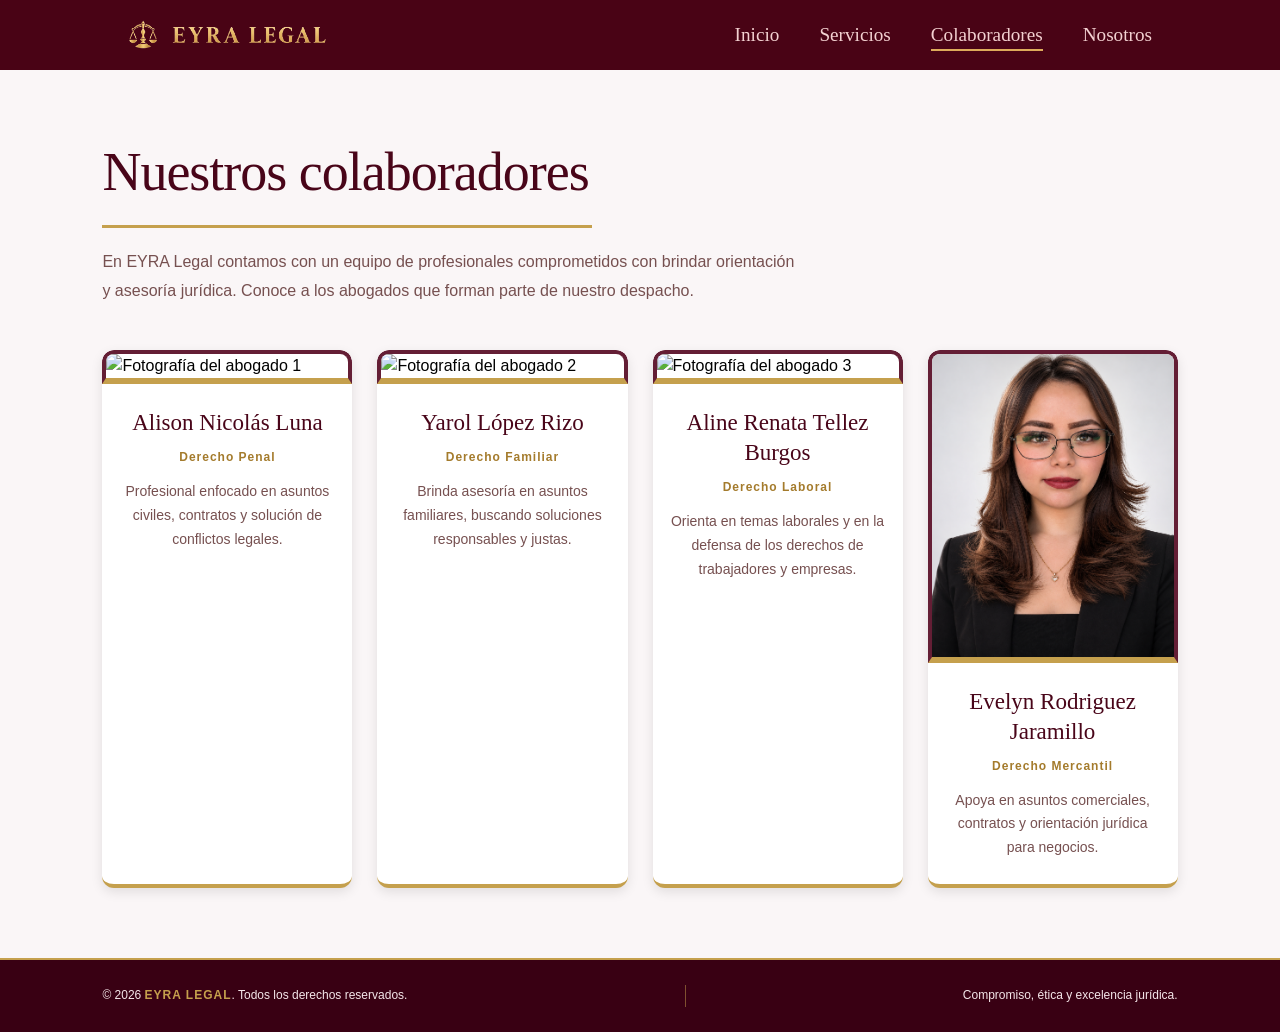
==== colaboradores.html @ 77e8087c "Imagen colaborador" ====
<!DOCTYPE html>
<html lang="es">
<head>
    <meta charset="UTF-8">
    <meta name="viewport" content="width=device-width, initial-scale=1.0">
    <title>Colaboradores | EYRA Legal</title>
    <link rel="stylesheet" href="assets/styles/reset.css">
    <link rel="stylesheet" href="assets/styles/styles.css">
    <script src="./header.js" type="module"></script>
</head>

<body>
    <div id="header"></div>

    <!-- APARTADO DE COLABORADORES -->
    <section class="colaboradores">

        <h2>Nuestros colaboradores</h2>
        <div class="linea-dorada"></div>

        <p class="introduccion">
            En EYRA Legal contamos con un equipo de profesionales
            comprometidos con brindar orientación y asesoría jurídica.
            Conoce a los abogados que forman parte de nuestro despacho.
        </p>

        <div class="contenedor">

            <!-- ABOGADO 1 -->
            <div class="tarjeta">
                <img src="imagenes/abogado1.jpg"
                     alt="Fotografía del abogado 1">

                <div class="informacion">
                    <h3>Alison Nicolás Luna</h3>
                    <div class="especialidad">Derecho Penal</div>
                    <p>
                        Profesional enfocado en asuntos civiles,
                        contratos y solución de conflictos legales.
                    </p>
                </div>
            </div>

            <!-- ABOGADO 2 -->
            <div class="tarjeta">
                <img src="imagenes/abogado2.jpg"
                     alt="Fotografía del abogado 2">

                <div class="informacion">
                    <h3>Yarol López Rizo</h3>
                    <div class="especialidad">Derecho Familiar</div>
                    <p>
                        Brinda asesoría en asuntos familiares,
                        buscando soluciones responsables y justas.
                    </p>
                </div>
            </div>

            <!-- ABOGADO 3 -->
            <div class="tarjeta">
                <img src="imagenes/abogado3.jpg"
                     alt="Fotografía del abogado 3">

                <div class="informacion">
                    <h3>Aline Renata Tellez Burgos</h3>
                    <div class="especialidad">Derecho Laboral</div>
                    <p>
                        Orienta en temas laborales y en la defensa
                        de los derechos de trabajadores y empresas.
                    </p>
                </div>
            </div>

            <!-- ABOGADO 4 -->
            <div class="tarjeta">
                <img src="assets/images/mercantil.png"
                     alt="Fotografía del abogado 4">

                <div class="informacion">
                    <h3>Evelyn Rodriguez Jaramillo</h3>
                    <div class="especialidad">Derecho Mercantil</div>
                    <p>
                        Apoya en asuntos comerciales, contratos
                        y orientación jurídica para negocios.
                    </p>
                </div>
            </div>

        </div>
    </section>

    
    <!-- ==========================================
     EYRA LEGAL - FOOTER
     METODOLOGÍA BEM
    ========================================== -->

    <footer class="footer">
    <div class="footer__contenedor">

        <p class="footer__copyright">
            © 2026 <span class="footer__marca">EYRA LEGAL</span>.
            Todos los derechos reservados.
        </p>

        <span class="footer__separador"></span>

        <p class="footer__lema">
            Compromiso, ética y excelencia jurídica.
        </p>

    </div>
    </footer>


</body>
</html>
---- assets/styles/styles.css ----
:root {
    --primary-color: rgb(73, 3, 21);
    --secondary-color: #f5f1e9;
    --tertiary-color: #ddab5b;

    --font-title:'Playfair Display', serif;
    --font-primary: 'Montserrat', sans-serif;
}

body {
  font-family: var(--font-primary);
}


/* ========================================
  HEADER
======================================== */

.header {
    position: relative;
    z-index: 2;
    display: flex;
    align-items: center;
    width: 100%;
    height: 70px;
    font-size: 1.2rem;
    background-color: var(--primary-color);
    font-family: var(--font-title);
    justify-content: center;
}

.header__inner {
    display: flex;
    position: relative;
    justify-content: space-between;
    align-items: center;
    width: 80%;
}

.header__logo {
    width: 200px;
}

.header__logo img {
    display: block;
    width: 100%;
}

.header__nav {
    display: flex;
    justify-content: center;
    gap: 2.5rem;
  
}

.header__nav--active {
    display: none;
    position: absolute;
    flex-direction: column;
    padding: 2rem 1.5rem;
    width: 100%;
    left: 0;
    top: 0;
    transform: translatey(70px);
    background-color: rgb(95, 24, 24);
}

.header__link {
    position: relative;
    color: rgb(243, 209, 209);
    text-decoration: none;
    transition: color .3s ease;

    &::before {
        content: "";
        position: absolute;
        width: 100%;
        height: 2px;
        opacity: 0;
        background-color: var(--tertiary-color);
        left: 0;
        bottom: 0;
        transform: translateY(2px);
        transition: all .3s ease-in-out;
    }

    &:hover {
        color: #e7b86b;
    }
}

.header__link--active::before {
    opacity: 1;
}

.header__btn {
    display: none;
    stroke-width: 1.5;
    justify-content: center;
    align-items: center;
    background-color: transparent;
    border: 1px solid rgba(255, 255, 255, 0.4);
    border-radius: 100%;
    padding: .2rem;
}

.header__btn--active  {
    background-color: rgb(95, 24, 24);
}

.header__icon {
    color: white;
    width: 35px;
    height: 35px;
}

/* ========================================
  HOME
======================================== */

/* LEGAL HERO */

.legal-hero {
    position: relative;
    min-height: 100vh;
    min-height: 100dvh;
    isolation: isolate;
}

.legal-hero__background {
    position: absolute;
    inset: 0;
    z-index: -1;

    background-image:
        linear-gradient(
            to right,
            rgba(60, 0, 15, 1),
            rgba(60, 0, 15, .3)
        ),
        url("https://images.unsplash.com/photo-1497366754035-f200968a6e72?crop=entropy&cs=tinysrgb&fit=max&fm=jpg&ixlib=rb-4.1.0&q=85&w=1800");

    background-size: cover;
    background-position: center;
    background-repeat: no-repeat;
}

.legal-hero__content {
    display: flex;
    justify-content: center;
    align-items: center;
    min-height: calc(100vh - 70px);
    padding: 2rem;
    color: white;
}

.legal-hero__inner, 
.legal-areas__inner, 
.legal-about__inner {
    display: flex;
    flex-direction: column;
    width: 85%;
    gap: 2rem;
}

.legal-hero__eyebrow {
    display: flex;
    align-items: center;
    gap: 10px;

    font-size: .8rem;
    letter-spacing: .1em;
}

.legal-hero__eyebrow::before {
    content: "";
    display: inline-block;
    width: 40px;
    height: 1px;
    background-color: var(--tertiary-color);
}

.legal-hero__title {
    font-family: var(--font-title);
    font-size: clamp(2rem, 4vw, 4rem);
    font-weight: 500;
    line-height: 1.2;
}

.legal-hero__highlight {
    color: var(--tertiary-color);
    font-style: italic;
}

.legal-hero__description {
    max-width: 600px;
    font-size: clamp(1rem, 1vw , 1.125rem);
}

.legal-hero__container-link {
    display: flex;
    justify-content: end;
    padding: 1.5rem 0;
    position: relative;

    &::before {
        content: "";
        position: absolute;
        width: 100%;
        height: 1px;
        background-color: white;
        opacity: .6;
        right: 0;
        top: 0;
    }
}

.legal-hero__link {
    display: flex;
    padding: .7rem 1.4rem;
    gap: 1.5rem;
    background-color: #e8c26b;
    color: var(--primary-color);
    border-radius: .3rem;
    transition: all .3s ease-in-out;

    &:hover {
        background-color: #fbd989;

        .legal-hero__arrow-link {
            transform: translateX(6px);
        }
    }
}

.legal-hero__arrow-link {
    transition: all .3s ease-in-out;
    transform: translateX(0);
}

/* LEGAL AREAS */

.legal-areas {
  background-color: var(--secondary-color);
  width: 100%;
  display: flex;
  justify-content: center;
  padding: 4rem 0;
}


.legal-areas__title, 
.legal-collaborators__title {
  font-size: clamp(1.7rem, 3.5vw, 3.5rem);
  font-family: var(--font-title);
  color: var(--primary-color);
  font-weight: 500;
  line-height: 1.2;
}

.legal-areas__eyebrow, 
.legal-about__eyebrow, 
.legal-collaborators__eyebrow {
    display: flex;
    align-items: center;
    gap: 10px;
    font-size: .8rem;
    letter-spacing: .1em;
}

.legal-areas__eyebrow::before, 
.legal-about__eyebrow::before, 
.legal-collaborators__eyebrow::before {
  content: "";
  display: inline-block;
  width: 40px;
  height: 1px;
  background-color: #c58d98;
}

.legal-areas__item {
    display: flex;
    justify-content: space-between;
    height: auto;
    gap: 1rem;
    border-top: 1px solid var(--primary-color);
    align-items: center;
    transform: translateY(1);
    padding: 2rem 2rem;

    &:last-child {
        border-bottom: 1px solid var(--primary-color);
    }
}

.legal-areas__heading {
  display: flex;
  align-items: center;
  gap: 5rem;
  width: 100%;
}

.legal-areas__num {
  font-size: .8rem;
  opacity: .6;
}

.legal-areas__subtitle {
  font-family: var(--font-title);
color: var(--primary-color);
  font-size: clamp(1.5rem, 2.8vw, 2.2rem);
  font-weight: 500;
  transform: translate(1);
  font-style: italic;
  transition: all .3s ease-in-out;
}

.legal-areas__item:hover .legal-areas__subtitle {
  transform: translate(6px);
}

.legal-areas__description {
  display: flex;
  align-items: center;
  gap: 3rem;
  font-size: clamp(1rem, 1vw , 1.125rem);
  width: 60%;
  justify-content: space-between;
}

.legal-areas__icon {
  display: flex;
  justify-content: center;
  align-items: center;
  color: #a37a39;
  border-radius: 100%;
  padding: .3rem;
  width: 40px;
  height: 40px;
  stroke-width: 1;
  border: 1px solid #a37a39;
  transition: all .3s ease-in-out;
}

.legal-areas__item:hover .legal-areas__icon {
  background-color: #a37a39;
  color: white;
}

/*  LEGAL ABOUT  */

.legal-about {
  background-color: var(--primary-color);
  width: 100%;
  display: flex;
  justify-content: center;
  padding: 4rem 0;
  color: white;
}

.legal-about__title {
  font-size: clamp(1.7rem, 3.5vw, 3.5rem);
  font-family: var(--font-title);
  font-weight: 500;
  line-height: 1.2;
}

.legal-about__highlight {
    font-family: var(--font-title);
    font-style: italic;
    color: #d7a4ae;
}

.legal-about__content {
    display: flex;
    border-top: 1px solid var(--tertiary-color);
    justify-content: space-between;
    padding: 2rem 0;
    color: var(--secondary-color);
    gap: 4rem;
}

.legal-about__description {
    display: flex;
    flex-basis: 50%;
    font-size: clamp(1rem, 1vw , 1.125rem);
}

.legal-about__container-link, 
.legal-collaborators__container-link {
    display: flex;
    justify-content: end;
}

.legal-about__link, 
.legal-collaborators__link {
    display: flex;
    position: relative;
    gap: .5rem;
    align-items: center;
    padding-bottom: 5px;
    transition: all .3s ease-in-out;
}

.legal-about__link::after,
.legal-collaborators__link::after {
    position: absolute;
    content: "";
    width: 100%;
    height: 1px;
    bottom: 0;
    left: 0;
    opacity: 0.6;
    transform: translateX(0);
    transition: all .3s ease-in-out;
}

.legal-about__link::after {
    background-color: white;
}

.legal-collaborators__link::after {
    background-color: var(--primary-color);
}

.legal-about__link-icon,
.legal-collaborators__link-icon {
    display: flex;
    align-items: center;
    justify-content: center;
    width: 40px;
    height: 40px;
    opacity: 0.6;
    stroke-width: 8;
    size: 4rem;
    transform: translateX(0);
    transition: all .3s ease-in-out;
}

.legal-about__link:hover::after,
.legal-about__link:hover .legal-about__link-icon,
.legal-collaborators__link:hover::after,
.legal-collaborators__link:hover .legal-collaborators__link-icon {
    opacity: 1;
    transform: translateX(3px);
}

.legal-about__icon,
.legal-collaborators__icon {
    stroke-width: 2;
}

/* LEGAL COLLABORATORS */

.legal-collaborators {
    background-color: #e9e2d8;
    display: flex;
}

.legal-collaborators__container-img {
    flex-basis: 50%;
    overflow: hidden;
}

.legal-collaborators__img {
    width: 100%;
    height: 100%;
}

.legal-collaborators__content {
  background-color: var(--secondary-color);
  flex-basis: 50%;
  display: flex;
  flex-direction: column;
  padding: 4rem 6rem;
  gap: 2rem;
}

.legal-collaborators__description {
    font-size: clamp(1rem, 1vw , 1.125rem);
}

.legal-collaborators__data {
    display: flex;
    border-top: 1px solid #c28390;
    border-bottom: 1px solid #c28390;
    padding: 1.3rem 0;
    justify-content: space-around;
}

.legal-collaborators__num {
    display: flex;
    flex-direction: column;
    align-items: center;
    font-style: italic;
    font-size: clamp(1.25rem, 2.5vw , 2.5rem);
    color: var(--primary-color);
}

.legal-collaborators__num-title {
    font-style: normal;
    font-size: clamp(0.5rem, 1vw , 0.8rem);
    color: var(--primary-color);
}

.legal-collaborators__link {
    color: var(--primary-color);
}


/* =========== Servicios =========== */


.practicas,
.laboral,
.familiar,
.penal,
.mercantil {
    font-family: var(--font-titles);
}

.practicas *,
.laboral *,
.familiar *,
.penal *,
.mercantil * {
    box-sizing: border-box;
}


.practicas {
    padding: 40px 0;
    background: #f8f3f4;
}

.practicas__contenedor {
    width: 90%;
    max-width: 1300px;
    margin: auto;
}

.practicas__principal {
    display: grid;
    grid-template-columns: minmax(0, 1.45fr) minmax(300px, 1fr);
    align-items: center;
    gap: 35px;
}

.practicas__encabezado {
    display: flex;
    align-items: center;
    flex-wrap: wrap;
    gap: 8px;
    margin-bottom: 15px;
}

.practicas__etiqueta,
.practicas__navegacion-titulo {
    color: #704327;
    font-size: 9px;
    font-weight: 700;
    letter-spacing: .5px;
}

.practicas__linea {
    width: 25px;
    height: 1px;
    background: #c6a47f;
}

.practicas__titulo {
    margin: 0 0 8px;
    color: #490519;
    font: 500 clamp(31px, 3.5vw, 46px) Georgia, serif;
    letter-spacing: -1.5px;
    line-height: 1.15;
}

.practicas__descripcion {
    max-width: 520px;
    margin: 0;
    color: #765050;
    font-size: 14px;
    line-height: 1.6;
}

/* ESTADÍSTICAS */

.practicas__estadisticas {
    padding: 18px;
    background: #fff;
    border-radius: 3px;
    box-shadow: 0 2px 3px #0000000d;
}

.practicas__datos {
    display: grid;
    grid-template-columns: repeat(3, minmax(0, 1fr));
    margin-bottom: 12px;
}

.practicas__dato {
    display: flex;
    flex-direction: column;
    align-items: center;
    text-align: center;
    padding: 4px 8px;
}

.practicas__dato:not(:last-child) {
    border-right: 1px solid #f0e7e9;
}

.practicas__cantidad {
    color: #490519;
    font: 22px Georgia, serif;
    margin-bottom: 4px;
}

.practicas__detalle {
    color: #79512e;
    font-size: 9px;
    font-weight: 700;
}

.practicas__validacion {
    display: flex;
    justify-content: space-between;
    flex-wrap: wrap;
    gap: 8px;
    padding: 10px;
    background: #f9f5f6;
}

.practicas__validacion-texto {
    color: #805d63;
    font-size: 10px;
}

.practicas__cedula {
    color: #570b20;
    font-size: 9px;
    font-weight: 700;
}

/* NAVEGACIÓN */

.practicas__navegacion,
.practicas__enlaces {
    display: flex;
    align-items: center;
    flex-wrap: wrap;
    gap: 8px;
}

.practicas__navegacion {
    margin-top: 46px;
}

.practicas__enlaces {
    flex: 1;
}

.practicas__enlace {
    display: inline-flex;
    align-items: center;
    gap: 6px;
    padding: 5px 11px;
    background: #f2ebed;
    color: #351323;
    border-radius: 3px;
    font-size: 10px;
    font-weight: 700;
    text-decoration: none;
    transition: background .3s, color .3s;
}

.practicas__icono {
    color: #8a653d;
    font-size: 12px;
}

.practicas__enlace:hover {
    background: #580f29;
    color: #fff;
}

.practicas__enlace:hover .practicas__icono {
    color: #fff;
}

.practicas__enlace:focus-visible {
    outline: 2px solid #580f29;
    outline-offset: 3px;
}

/* ==========================================
   2. ESPECIALIDADES JURÍDICAS
   LABORAL - FAMILIAR - PENAL - MERCANTIL
========================================== */

/* BLOQUES PRINCIPALES */

.laboral,
.familiar,
.penal,
.mercantil {
    padding: 65px 25px;
    background: #faf5f6;
}

/* CONTENEDORES */

.laboral__contenedor,
.familiar__contenedor,
.penal__contenedor,
.mercantil__contenedor {
    max-width: 1100px;
    margin: auto;
}

/* ENCABEZADOS */

.laboral__encabezado,
.familiar__encabezado,
.penal__encabezado,
.mercantil__encabezado {
    margin-bottom: 32px;
}

/* ETIQUETAS */

.laboral__etiqueta,
.familiar__etiqueta,
.penal__etiqueta,
.mercantil__etiqueta {
    display: inline-block;
    padding: 6px 12px;
    margin-bottom: 14px;
    background: #581126;
    color: #fff;
    border-radius: 3px;
    font-size: 10px;
    font-weight: 700;
    letter-spacing: 1px;
}

/* COLOR ESPECIAL PARA FAMILIAR */

.familiar__etiqueta {
    background: #694c27;
}

/* TÍTULOS */

.laboral__titulo,
.familiar__titulo,
.penal__titulo,
.mercantil__titulo {
    margin: 0 0 12px;
    color: #480b1f;
    font: 500 38px Georgia, serif;
}

/* DESCRIPCIONES */

.laboral__descripcion,
.familiar__descripcion,
.penal__descripcion,
.mercantil__descripcion {
    max-width: 750px;
    margin: 0;
    color: #76515b;
    font-size: 15px;
    line-height: 1.8;
}

/* ==========================================
   3. TARJETAS DE SERVICIOS
========================================== */

/* CUADRÍCULAS */

.laboral__servicios,
.familiar__servicios,
.penal__servicios,
.mercantil__servicios {
    display: grid;
    grid-template-columns: repeat(2, minmax(0, 1fr));
    gap: 20px;
    margin-bottom: 30px;
}

/* TARJETAS */

.laboral__tarjeta,
.familiar__tarjeta,
.penal__tarjeta,
.mercantil__tarjeta {
    padding: 25px;
    background: #fff;
    border: 1px solid #eadce1;
    border-radius: 7px;
    transition: transform .3s, box-shadow .3s;
}

/* EFECTO HOVER */

.laboral__tarjeta:hover,
.familiar__tarjeta:hover,
.penal__tarjeta:hover,
.mercantil__tarjeta:hover {
    transform: translateY(-4px);
    box-shadow: 0 8px 20px #480b1f14;
}

/* ICONOS */

.laboral__icono,
.familiar__icono,
.penal__icono,
.mercantil__icono {
    display: flex;
    align-items: center;
    justify-content: center;
    width: 42px;
    height: 42px;
    margin-bottom: 15px;
    background: #f6edf0;
    color: #681c37;
    border-radius: 6px;
    font-size: 22px;
}

/* SUBTÍTULOS */

.laboral__subtitulo,
.familiar__subtitulo,
.penal__subtitulo,
.mercantil__subtitulo {
    margin: 0 0 9px;
    color: #490c23;
    font-size: 17px;
    font-weight: 600;
}

/* TEXTOS */

.laboral__texto,
.familiar__texto,
.penal__texto,
.mercantil__texto {
    margin: 0;
    color: #745b63;
    font-size: 14px;
    line-height: 1.7;
}

/* ==========================================
   4. CONTACTO
========================================== */

.laboral__contacto,
.familiar__contacto,
.penal__contacto,
.mercantil__contacto {
    display: flex;
    align-items: center;
    justify-content: space-between;
    gap: 25px;
    padding: 25px 30px;
    background: #581126;
    border-radius: 7px;
}

.laboral__contacto-informacion,
.familiar__contacto-informacion,
.penal__contacto-informacion,
.mercantil__contacto-informacion {
    flex: 1;
}

/* TÍTULOS DE CONTACTO */

.laboral__contacto-titulo,
.familiar__contacto-titulo,
.penal__contacto-titulo,
.mercantil__contacto-titulo {
    margin: 0 0 7px;
    color: #fff;
    font-size: 18px;
    font-weight: 600;
}

/* TEXTOS DE CONTACTO */

.laboral__contacto-texto,
.familiar__contacto-texto,
.penal__contacto-texto,
.mercantil__contacto-texto {
    margin: 0;
    color: #efdce2;
    font-size: 13px;
    line-height: 1.5;
}

/* BOTONES */

.laboral__boton,
.familiar__boton,
.penal__boton,
.mercantil__boton {
    display: inline-flex;
    align-items: center;
    justify-content: center;
    gap: 12px;
    padding: 12px 20px;
    background: #fff;
    color: #581126;
    border-radius: 4px;
    font-size: 13px;
    font-weight: 700;
    text-decoration: none;
    transition: background .3s;
}

/* HOVER DE BOTONES */

.laboral__boton:hover,
.familiar__boton:hover,
.penal__boton:hover,
.mercantil__boton:hover {
    background: #f2dfe5;
}

/* ACCESIBILIDAD */

.laboral__boton:focus-visible,
.familiar__boton:focus-visible,
.penal__boton:focus-visible,
.mercantil__boton:focus-visible {
    outline: 3px solid #d4a6b5;
    outline-offset: 3px;
}

/* ==========================================
   5. DISEÑO RESPONSIVO
========================================== */

/* TABLET */

@media (max-width: 900px) {

    .practicas__principal {
        grid-template-columns: 1fr;
    }

    .practicas__estadisticas {
        max-width: 500px;
    }

    .practicas__navegacion {
        margin-top: 30px;
    }
}

/* CELULAR Y TABLET PEQUEÑA */

@media (max-width: 768px) {

    .laboral,
    .familiar,
    .penal,
    .mercantil {
        padding: 45px 20px;
    }

    .laboral__titulo,
    .familiar__titulo,
    .penal__titulo,
    .mercantil__titulo {
        font-size: 32px;
    }

    .laboral__contacto,
    .familiar__contacto,
    .penal__contacto,
    .mercantil__contacto {
        flex-direction: column;
        align-items: flex-start;
    }
}

/* CELULAR */

@media (max-width: 550px) {

    .practicas {
        padding: 35px 20px;
    }

    .practicas__contenedor {
        width: 100%;
    }

    .practicas__titulo {
        font-size: 30px;
    }

    .practicas__navegacion,
    .practicas__enlaces {
        flex-direction: column;
        align-items: stretch;
    }

    .practicas__enlace {
        padding: 10px;
    }

    .laboral__titulo,
    .familiar__titulo,
    .penal__titulo,
    .mercantil__titulo {
        font-size: 29px;
    }

    .laboral__servicios,
    .familiar__servicios,
    .penal__servicios,
    .mercantil__servicios {
        grid-template-columns: 1fr;
        gap: 15px;
    }

    .laboral__tarjeta,
    .familiar__tarjeta,
    .penal__tarjeta,
    .mercantil__tarjeta {
        padding: 20px;
    }

    .laboral__contacto,
    .familiar__contacto,
    .penal__contacto,
    .mercantil__contacto {
        padding: 22px;
    }

    .laboral__boton,
    .familiar__boton,
    .penal__boton,
    .mercantil__boton {
        width: 100%;
    }
}

/* BOTÓN FLOTANTE - BEM */

.volver {
    position: fixed;
    bottom: 25px;
    right: 25px;
    width: 50px;
    height: 50px;
    display: flex;
    align-items: center;
    justify-content: center;
    background: #581126;
    color: #fff;
    border-radius: 50%;
    text-decoration: none;
    box-shadow: 0 4px 12px #0003;
    z-index: 1000;
    transition: .3s;
}

.volver__icono {
    font-size: 26px;
}

.volver:hover {
    background: #350818;
    transform: translateY(-4px);
}

.volver:focus-visible {
    outline: 3px solid #c6a47f;
    outline-offset: 3px;
}


/*===========Colaboradores===========*/

/* SECCIÓN COLABORADORES */

.colaboradores {
    padding: 70px 8%;
    background: #faf6f7;
    font-family: 'Montserrat', sans-serif;
}

/* TÍTULO PRINCIPAL */

.colaboradores h2 {
    margin: 0 0 20px;
    color: #490519;
    font-family: 'Playfair Display', serif;
    font-size: 54px;
    font-weight: 400;
    line-height: 1.2;
    letter-spacing: -1px;
    text-align: left;
}

/* LÍNEA DORADA */

.colaboradores .linea-dorada {
    width: 490px;
    height: 3px;
    margin: 0 0 20px;
    background: #C5A04D;
}

/* DESCRIPCIÓN PRINCIPAL */

.colaboradores .introduccion {
    max-width: 700px;
    margin: 0 0 45px;
    color: #765050;
    font-size: 16px;
    font-weight: 400;
    line-height: 1.8;
    text-align: left;
}

/* ==========================================
   CONTENEDOR DE TARJETAS
========================================== */

.colaboradores .contenedor {
    display: grid;
    grid-template-columns: repeat(4, minmax(0, 1fr));
    gap: 25px;
    max-width: 1400px;
    margin: 0 auto;
}

/* TARJETAS */

.colaboradores .tarjeta {
    background: #FFFFFF;
    border-radius: 12px;
    overflow: hidden;
    border-bottom: 4px solid #C5A04D;
    box-shadow: 0 4px 12px rgba(0, 0, 0, 0.10);
    transition: transform 0.3s ease, box-shadow 0.3s ease;
}

.colaboradores .tarjeta:hover {
    transform: translateY(-8px);
    box-shadow: 0 10px 22px rgba(88, 17, 38, 0.15);
}

/* FOTOGRAFÍAS */



.colaboradores .tarjeta img {
    display: block;
    width: 100%;
    height: auto;
    object-fit: contain;
    box-sizing: border-box;
    border: 4px solid #641E35;
    border-bottom: 6px solid #C5A04D;
    border-radius: 12px 12px 0 0;
}



/* ==========================================
   INFORMACIÓN DE COLABORADORES
========================================== */

.colaboradores .informacion {
    padding: 24px 18px;
    text-align: center;
}

/* NOMBRES */

.colaboradores .informacion h3 {
    margin: 0 0 10px;
    color: #490519;
    font-family: 'Playfair Display', serif;
    font-size: 23px;
    font-weight: 400;
    line-height: 1.3;
}

/* ESPECIALIDADES */

.colaboradores .especialidad {
    margin: 0 0 14px;
    color: #A47B2C;
    font-family: 'Montserrat', sans-serif;
    font-size: 12px;
    font-weight: 700;
    letter-spacing: 1px;
    line-height: 1.5;
}

/* DESCRIPCIONES */

.colaboradores .informacion p {
    color: #765050;
    font-family: 'Montserrat', sans-serif;
    font-size: 14px;
    font-weight: 400;
    line-height: 1.7;
}

/* ==========================================
   EYRA LEGAL - FOOTER
   METODOLOGÍA BEM
========================================== */

.footer {
    width: 100%;
    padding: 25px 8%;
    background: #390013;
    border-top: 2px solid #C5A04D;
    font-family: 'Montserrat', sans-serif;
    box-sizing: border-box;
}

.footer__contenedor {
    max-width: 1400px;
    margin: 0 auto;
    display: flex;
    align-items: center;
    justify-content: space-between;
    gap: 20px;
}

.footer__copyright,
.footer__lema {
    margin: 0;
    color: #F5E6EA;
    font-size: 12px;
    font-weight: 400;
    line-height: 1.6;
}

.footer__marca {
    color: #C5A04D;
    font-weight: 700;
    letter-spacing: 1px;
}

.footer__separador {
    width: 1px;
    height: 22px;
    background: rgba(197, 160, 77, 0.5);
}

.footer__lema {
    text-align: right;
}


/* ==========================================
   DISEÑO RESPONSIVO
========================================== */

/* TABLET */

@media (max-width: 1100px) {

    .colaboradores .contenedor {
        grid-template-columns: repeat(2, minmax(0, 1fr));
    }

    .colaboradores h2 {
        font-size: 44px;
    }
}

/* CELULARES */

@media (max-width: 600px) {

    .colaboradores {
        padding: 45px 7%;
    }

    .colaboradores h2 {
        font-size: 34px;
        letter-spacing: 0;
    }

    .colaboradores .introduccion {
        margin-bottom: 30px;
        font-size: 14px;
    }

    .colaboradores .contenedor {
        grid-template-columns: 1fr;
        gap: 22px;
    }

    .colaboradores .tarjeta img {
        height: 300px;
    }

    .colaboradores .informacion h3 {
        font-size: 22px;
    }
}


/* ==========================================
   EYRA LEGAL - FOOTER
   METODOLOGÍA BEM
========================================== */

.footer {
    width: 100%;
    padding: 25px 8%;
    background: #390013;
    border-top: 2px solid #C5A04D;
    font-family: 'Montserrat', sans-serif;
    box-sizing: border-box;
}

.footer__contenedor {
    max-width: 1400px;
    margin: 0 auto;
    display: flex;
    align-items: center;
    justify-content: space-between;
    gap: 20px;
}

.footer__copyright,
.footer__lema {
    margin: 0;
    color: #F5E6EA;
    font-size: 12px;
    font-weight: 400;
    line-height: 1.6;
}

.footer__marca {
    color: #C5A04D;
    font-weight: 700;
    letter-spacing: 1px;
}

.footer__separador {
    width: 1px;
    height: 22px;
    background: rgba(197, 160, 77, 0.5);
}

.footer__lema {
    text-align: right;
}

/* RESPONSIVE */

@media (max-width: 600px) {

    .footer {
        padding: 25px 20px;
    }

    .footer__contenedor {
        flex-direction: column;
        gap: 10px;
        text-align: center;
    }

    .footer__separador {
        width: 45px;
        height: 1px;
    }

    .footer__lema {
        text-align: center;
    }
}




/*============Nosotros================*/

/* ==========================================
   EYRA LEGAL - NOSOTROS
   METODOLOGÍA BEM
========================================== */

/* ESTILOS GENERALES */

.nosotros,
.historia,
.identidad,
.pilares,
.separador,
.contacto-banner {
    font-family: 'Montserrat', sans-serif;
}

.nosotros__contenedor,
.historia__contenedor,
.identidad__contenedor,
.pilares__contenedor,
.contacto-banner__contenedor {
    max-width: 1100px;
    margin: auto;
}

/* TIPOGRAFÍA */

.nosotros__titulo,
.historia__titulo,
.identidad__titulo,
.identidad__subtitulo,
.pilares__titulo,
.pilares__subtitulo,
.contacto-banner__titulo {
    font-family: 'Playfair Display', serif;
    font-weight: 400;
}

.nosotros__titulo,
.historia__titulo,
.identidad__titulo,
.identidad__subtitulo,
.pilares__titulo,
.pilares__subtitulo {
    color: #490519;
}

.nosotros__descripcion,
.historia__texto,
.identidad__descripcion,
.pilares__descripcion,
.pilares__texto {
    color: #765050;
    font-weight: 400;
}

/* ==========================================
   1. PRESENTACIÓN
========================================== */

.nosotros {
    padding: 55px 20px 60px;
    background: var(--fondo);
    text-align: center;
}

.nosotros__encabezado {
    margin-bottom: 20px;
}

.nosotros__etiqueta {
    display: inline-flex;
    align-items: center;
    gap: 7px;
    padding: 7px 14px;
    background: #f3e9eb;
    color: #641e35;
    border-radius: 25px;
    font-size: 9px;
    font-weight: 700;
    letter-spacing: 1.2px;
}

.nosotros__punto {
    color: var(--dorado);
    font-size: 9px;
}

.nosotros__titulo {
    max-width: 850px;
    margin: 0 auto 18px;
    font-size: clamp(30px, 4vw, 42px);
    line-height: 1.15;
}

.nosotros__descripcion {
    max-width: 650px;
    margin: auto;
    font-size: 13px;
    line-height: 1.7;
}

/* ==========================================
   2. NUESTRA HISTORIA
========================================== */

.historia {
    padding: 70px 25px;
    background: #fff;
}

.historia__contenedor {
    display: grid;
    grid-template-columns: repeat(2, minmax(0, 1fr));
    align-items: center;
    gap: 40px;
}

.historia__imagen img {
    display: block;
    width: 100%;
    height: 400px;
    object-fit: cover;
    border: 4px solid #641e35;
    border-bottom: 7px solid var(--dorado);
    border-radius: 14px;
    box-shadow: 0 10px 25px #00000014;
}

.historia__contenido {
    text-align: left;
}

.historia__etiqueta,
.identidad__etiqueta,
.pilares__etiqueta,
.contacto-banner__etiqueta {
    display: block;
    margin-bottom: 12px;
    color: #a47b2c;
    font-size: 10px;
    font-weight: 700;
    letter-spacing: 2px;
}

.historia__titulo {
    margin: 0 0 18px;
    font-size: clamp(28px, 4vw, 40px);
    line-height: 1.2;
}

.historia__texto {
    margin: 0 0 16px;
    font-size: 14px;
    line-height: 1.8;
}

.historia__datos {
    display: flex;
    flex-wrap: wrap;
    gap: 20px;
    margin-top: 22px;
}

.historia__dato {
    min-width: 180px;
    padding: 14px 16px;
    background: #faf2f4;
    border: 1px solid #efe3e7;
    border-radius: 8px;
}

.historia__numero {
    display: block;
    margin-bottom: 5px;
    color: #490519;
    font-family: 'Playfair Display', serif;
    font-size: 28px;
    font-weight: 400;
}

.historia__detalle {
    color: #765050;
    font-size: 12px;
    line-height: 1.5;
}

/* ==========================================
   3. MISIÓN Y VISIÓN
========================================== */

.identidad {
    padding: 65px 25px;
    background: var(--fondo);
}

.identidad__encabezado,
.pilares__encabezado {
    text-align: center;
    margin-bottom: 35px;
}

.identidad__titulo,
.pilares__titulo {
    margin: 0;
    font-size: clamp(25px, 3vw, 32px);
}

.identidad__linea {
    display: block;
    width: 35px;
    height: 2px;
    margin: 10px auto 0;
    background: var(--dorado);
}

.identidad__tarjetas {
    display: grid;
    grid-template-columns: repeat(2, minmax(0, 1fr));
    gap: 22px;
}

.identidad__tarjeta {
    display: flex;
    flex-direction: column;
    min-height: 275px;
    padding: 32px;
    background: #fff;
    border: 1px solid #eee4e7;
    border-radius: 6px;
    box-shadow: 0 3px 12px #00000008;
}

.identidad__cabecera,
.pilares__cabecera {
    display: flex;
    align-items: center;
    justify-content: space-between;
}

.identidad__cabecera {
    padding-bottom: 18px;
    margin-bottom: 18px;
    border-bottom: 1px solid #f3ecee;
}

.identidad__categoria {
    color: #9a702d;
    font-size: 10px;
    font-weight: 700;
    letter-spacing: 1.5px;
}

.identidad__icono,
.pilares__icono {
    display: flex;
    align-items: center;
    justify-content: center;
    color: #490519;
    font-size: 16px;
}

.identidad__icono {
    width: 30px;
    height: 30px;
    background: #f8f0f2;
    border-radius: 50%;
}

.identidad__subtitulo {
    margin: 0 0 14px;
    font-size: 25px;
}

.identidad__descripcion {
    margin: 0 0 25px;
    font-size: 13px;
    line-height: 1.8;
}

.identidad__pie {
    display: block;
    margin-top: auto;
    color: #9a702d;
    font-size: 9px;
    font-weight: 600;
    letter-spacing: .5px;
}

/* TARJETA VINO */

.identidad__tarjeta--vino {
    background: #581b2c;
    border-color: #581b2c;
    box-shadow: 0 8px 20px #581b2c1f;
}

.identidad__tarjeta--vino .identidad__cabecera {
    border-bottom-color: #ffffff1a;
}

.identidad__tarjeta--vino :is(.identidad__categoria, .identidad__pie) {
    color: #f0d28f;
}

.identidad__tarjeta--vino .identidad__icono {
    background: #481021;
    color: #f0d28f;
}

.identidad__tarjeta--vino :is(.identidad__subtitulo, .identidad__descripcion) {
    color: #fff;
}

/* ==========================================
   4. PILARES INNEGOCIABLES
========================================== */

.pilares {
    padding: 65px 25px;
    background: #fff;
}

.pilares__encabezado {
    margin-bottom: 45px;
}

.pilares__titulo {
    margin-bottom: 10px;
}

.pilares__descripcion {
    max-width: 650px;
    margin: auto;
    font-size: 13px;
    line-height: 1.7;
}

.pilares__tarjetas {
    display: grid;
    grid-template-columns: repeat(4, minmax(0, 1fr));
    gap: 20px;
}

.pilares__tarjeta {
    display: flex;
    flex-direction: column;
    min-height: 250px;
    padding: 25px 22px;
    background: var(--fondo);
    border: 1px solid #f1e9ec;
    border-radius: 7px;
    transition: transform .3s, box-shadow .3s;
}

.pilares__tarjeta:hover {
    transform: translateY(-5px);
    box-shadow: 0 8px 20px #58112614;
}

.pilares__cabecera {
    margin-bottom: 22px;
}

.pilares__numero {
    color: #9a702d;
    font-family: 'Playfair Display', serif;
    font-size: 13px;
    font-weight: 600;
}

.pilares__icono {
    width: 28px;
    height: 28px;
    background: #f3ebee;
    border-radius: 4px;
}

.pilares__subtitulo {
    margin: 0 0 12px;
    font-size: 17px;
    line-height: 1.4;
}

.pilares__texto {
    margin: 0 0 25px;
    font-size: 12px;
    line-height: 1.8;
}

.pilares__pie {
    margin-top: auto;
    padding-top: 15px;
    border-top: 1px solid #f0e8eb;
    color: #9a702d;
    font-size: 9px;
    font-weight: 600;
    letter-spacing: .4px;
}

/* ==========================================
   5. SEPARADORES
========================================== */

.separador {
    display: flex;
    align-items: center;
    justify-content: center;
    gap: 14px;
    padding: 15px 20px;
    background: var(--fondo);
}

.separador__linea {
    width: 75px;
    height: 1px;
    background: var(--dorado);
}

/* OCULTAR TEXTO DE LOS SEPARADORES */

.separador__texto {
    display: none;
}

/* ==========================================
   6. BANNER DE CONTACTO
========================================== */

.contacto-banner {
    padding: 55px 25px 80px;
    background: var(--fondo);
}

.contacto-banner__contenedor {
    display: flex;
    align-items: center;
    justify-content: space-between;
    gap: 30px;
    padding: 38px 35px;
    background: linear-gradient(135deg, #581126, #6a1831);
    border: 1px solid var(--dorado);
    border-radius: 16px;
    box-shadow: 0 12px 25px #5811261f;
}

.contacto-banner__contenido {
    flex: 1;
}

.contacto-banner__etiqueta {
    color: #f0d28f;
}

.contacto-banner__titulo {
    margin: 0 0 14px;
    color: #fff;
    font-size: clamp(26px, 4vw, 38px);
    line-height: 1.2;
}

.contacto-banner__texto {
    max-width: 650px;
    margin: 0;
    color: #f5e6ea;
    font-size: 14px;
    line-height: 1.8;
}

.contacto-banner__acciones {
    flex-shrink: 0;
}

.contacto-banner__boton {
    display: inline-block;
    padding: 14px 26px;
    background: #fff;
    color: #490519;
    border: 2px solid #fff;
    border-radius: 8px;
    font-size: 14px;
    font-weight: 700;
    text-decoration: none;
    transition: background .3s, border-color .3s;
}

.contacto-banner__boton:hover {
    background: #f0d28f;
    border-color: #f0d28f;
}

.contacto-banner__boton:focus-visible {
    outline: 3px solid #c5a04d;
    outline-offset: 3px;
}

/* ==========================================
   7. DISEÑO RESPONSIVO
========================================== */

@media (max-width: 950px) {
    .pilares__tarjetas {
        grid-template-columns: repeat(2, minmax(0, 1fr));
    }
}

@media (max-width: 900px) {
    .historia__contenedor {
        grid-template-columns: 1fr;
        gap: 30px;
    }

    .contacto-banner__contenedor {
        flex-direction: column;
        align-items: flex-start;
    }
}

@media (max-width: 768px) {
    .identidad__tarjetas {
        grid-template-columns: 1fr;
    }

    .identidad__tarjeta {
        min-height: auto;
        padding: 25px;
    }
}

@media (max-width: 600px) {
    .nosotros,
    .historia,
    .identidad,
    .pilares,
    .contacto-banner {
        padding: 45px 20px;
    }

    .nosotros__titulo,
    .identidad__titulo {
        font-size: 30px;
    }

    .nosotros__descripcion {
        font-size: 12px;
    }

    .nosotros__etiqueta {
        font-size: 8px;
        letter-spacing: .5px;
    }

    .historia__imagen img {
        height: 300px;
    }

    .historia__titulo,
    .contacto-banner__titulo {
        font-size: 28px;
    }

    .historia__datos {
        flex-direction: column;
    }

    .pilares__tarjetas {
        grid-template-columns: 1fr;
    }

    .pilares__tarjeta {
        min-height: 220px;
    }

    .pilares__titulo {
        font-size: 27px;
    }

    .separador__linea {
        width: 40px;
    }

    .contacto-banner__contenedor {
        padding: 28px 22px;
    }

    .contacto-banner__acciones,
    .contacto-banner__boton {
        width: 100%;
        text-align: center;
    }
}











/* ==========================================
   2. BOTÓN ORIGINAL PARA ABRIR
========================================== */

.legal-launch {
    position: fixed;
    right: 20px;
    bottom: 20px;

    z-index: 1001;

    background: #18283d;
    color: white;
    border: 0;
    border-radius: 8px;
    padding: 11px;

    font: inherit;
    cursor: pointer;
}
/* ==========================================
   3. VENTANA DE ATENEA
   COLORES EXCLUSIVOS DEL CHATBOT
========================================== */

.legal-chat {
  --vino: #49091c;
  --vino-claro: #671c32;
  --plateado: #c0c0c0;
  --plata-clara: #e9e8eb;
  --texto-chat: #35232b;

  position: fixed;
  right: 20px;
  bottom: 80px;

  width: min(380px, calc(100vw - 40px));
  height: min(560px, calc(100dvh - 100px));
  min-height: 0;

  display: flex;
  flex-direction: column;

  background: white;
  border: 1px solid #d5d2d6;
  border-radius: 16px;
  box-shadow: 0 15px 60px #18283d33;

  overflow: hidden;
  z-index: 1000;
}

/* Ocultar asistente */
.legal-chat[hidden] {
  display: none;
}

/* ==========================================
   4. ENCABEZADO DE ATENEA
========================================== */

.legal-chat .legal-header {
  background: var(--vino);
  color: white;

  padding: 12px 14px;

  display: flex;
  align-items: center;
  justify-content: space-between;
  gap: 10px;

  flex-shrink: 0;
}

/* ==========================================
   5. AVATAR PLATEADO
========================================== */

.legal-chat .legal-avatar {
  width: 44px;
  height: 44px;
  border-radius: 50%;

  background: var(--vino-claro);
  color: #e3e4e8;
  border: 1px solid var(--plateado);

  display: flex;
  align-items: center;
  justify-content: center;

  flex-shrink: 0;
}

.legal-chat .legal-avatar svg {
  display: block;
}

/* ==========================================
   6. NOMBRE DEL ASISTENTE
========================================== */

.legal-chat .legal-identity {
  flex: 1;
  min-width: 0;

  display: flex;
  flex-direction: column;
  gap: 3px;
}

.legal-chat .legal-identity strong {
  color: white;
  font-size: 15px;
  font-weight: 600;
}

.legal-chat .legal-identity span {
  color: #e3e4e8;
  font-size: 11px;
}

/* ==========================================
   7. BOTÓN PARA CERRAR ATENEA
========================================== */

.legal-chat .legal-close {
  background: transparent;
  color: white;

  border: 1px solid #b9b6bc;
  border-radius: 6px;
  padding: 5px 10px;

  font-size: 18px;
  cursor: pointer;
  flex-shrink: 0;
}

.legal-chat .legal-close:hover {
  background: var(--vino-claro);
}

/* ==========================================
   8. AVISO INFORMATIVO
========================================== */

.legal-chat .legal-notice {
  padding: 9px 12px;
  margin: 0;

  background: #f4f2f3;
  color: #63555c;

  font-size: 11px;
  line-height: 1.5;
  flex-shrink: 0;
}

/* ==========================================
   9. CONTENIDO DEL ASISTENTE
========================================== */

.legal-chat .legal-content {
  flex: 1;
  min-height: 0;

  overflow-y: auto;
  overscroll-behavior: contain;

  padding: 12px;

  display: flex;
  flex-direction: column;
  gap: 12px;

  scrollbar-width: thin;
  scrollbar-color: #c0c0c0 transparent;
}

/* ==========================================
   10. HISTORIAL DE MENSAJES
========================================== */

.legal-chat .legal-log {
  height: auto;
  min-height: 0;
  max-height: none;

  overflow: visible;
  padding: 0;

  display: flex;
  flex-direction: column;
  gap: 10px;

  flex-shrink: 0;
}

/* ==========================================
   11. MENSAJES DE ATENEA
========================================== */

.legal-chat .legal-message {
  margin: 0;
  padding: 10px 12px;

  border-radius: 12px;
  background: #f0eff1;
  color: var(--texto-chat);

  white-space: pre-wrap;
  overflow-wrap: anywhere;

  font-size: 13px;
  line-height: 1.5;

  align-self: flex-start;
  max-width: 95%;
}

/* Mensajes del visitante */
.legal-chat .legal-user {
  background: var(--vino);
  color: white;

  align-self: flex-end;
  max-width: 90%;
}

/* ==========================================
   12. CONTENEDOR DE BOTONES DINÁMICOS
========================================== */

.legal-chat .legal-options {
  display: flex;
  flex-direction: column;
  align-items: center;

  width: 100%;
  gap: 7px;
  padding: 5px 0 10px;

  overflow: visible;
  flex-shrink: 0;
}

/* ==========================================
   13. BOTONES PEQUEÑOS Y REDONDEADOS
========================================== */

.legal-chat .legal-options button {
  width: 85%;
  min-height: 33px;
  flex-shrink: 0;

  background: var(--plata-clara);
  color: var(--vino-claro);

  border: 1px solid #d5d2d6;
  border-radius: 25px;

  padding: 7px 12px;

  font-family: inherit;
  font-size: 12px;
  font-weight: 500;
  text-align: center;

  cursor: pointer;
  transition: all 0.2s ease;
}

/* Efecto hover */
.legal-chat .legal-options button:hover {
  background: var(--plateado);
  color: var(--vino);
  transform: translateY(-2px);
}

/* Efecto clic */
.legal-chat .legal-options button:active {
  transform: scale(0.98);
}

/* ==========================================
   14. FORMULARIO PARA ESCRIBIR
========================================== */

.legal-chat .legal-form {
  display: flex;
  align-items: center;
  gap: 8px;

  padding: 10px;
  border-top: 1px solid #ded9dc;

  background: white;
  flex-shrink: 0;
}

.legal-chat .legal-form input {
  min-width: 0;
  flex: 1;

  padding: 10px;
  border: 1px solid #c8c4c7;
  border-radius: 6px;

  font: inherit;
  font-size: 12px;
}

.legal-chat .legal-form input::placeholder {
  color: #81757b;
}

/* Botón enviar */
.legal-chat .legal-form button {
  background: var(--vino);
  color: white;

  border: none;
  border-radius: 8px;

  padding: 10px 12px;

  font: inherit;
  font-size: 12px;
  cursor: pointer;
}

.legal-chat .legal-form button:hover {
  background: var(--vino-claro);
}

/* ==========================================
   15. WHATSAPP INFERIOR
========================================== */

.legal-chat .legal-contact {
  display: block;

  margin: 0 12px 8px;
  padding: 9px;

  background: #e7f5ec;
  color: #165330;

  text-decoration: none;
  text-align: center;

  border-radius: 8px;
  font-size: 12px;

  flex-shrink: 0;
}

.legal-chat .legal-contact[hidden] {
  display: none;
}

.legal-chat .legal-contact:hover {
  background: #d0eadb;
}

/* ==========================================
   16. PIE Y AVISO DE PRIVACIDAD
========================================== */

.legal-chat footer {
  padding: 2px 12px 10px;
  font-size: 10px;
  text-align: center;
  color: #81757b;

  flex-shrink: 0;
}

.legal-chat footer a {
  color: var(--vino-claro);
}

/* ==========================================
   17. ACCESIBILIDAD DEL ASISTENTE
========================================== */

.legal-chat :focus-visible {
  outline: 3px solid #a9a3aa;
  outline-offset: 2px;
}

/* ==========================================
   18. DISEÑO RESPONSIVO
========================================== */

@media (max-width: 480px) {

  .legal-chat {
    right: 10px;
    bottom: 70px;

    width: calc(100vw - 20px);
    height: min(540px, calc(100dvh - 85px));
  }

  .legal-chat .legal-options button {
    width: 90%;
  }
}

@media (max-height: 480px) {

  .legal-chat {
    bottom: 60px;
    height: calc(100dvh - 70px);
  }

  .legal-chat .legal-header {
    padding: 7px 12px;
  }

  .legal-chat .legal-notice {
    padding: 6px 10px;
  }
}

@media (prefers-reduced-motion: reduce) {
  .legal-chat .legal-options button {
    transition: none;
  }
}
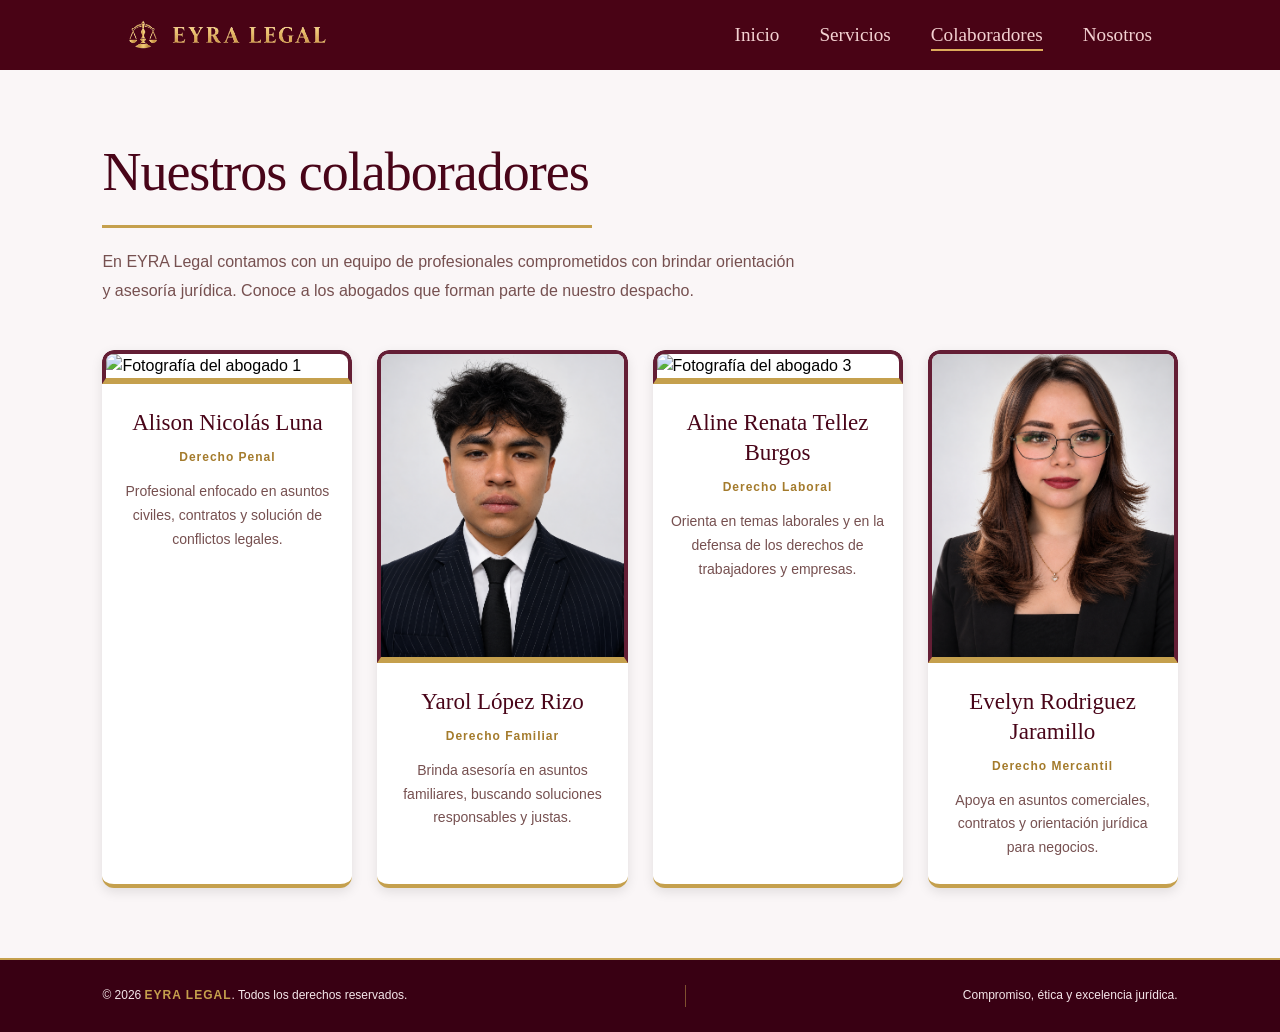
==== commit cbdee408: "Colaborador 2" ====
--- a/colaboradores.html
+++ b/colaboradores.html
@@ -43,7 +43,7 @@
 
             <!-- ABOGADO 2 -->
             <div class="tarjeta">
-                <img src="imagenes/abogado2.jpg"
+                <img src="assets/images/familiar.png"
                      alt="Fotografía del abogado 2">
 
                 <div class="informacion">
--- a/assets/styles/styles.css
+++ b/assets/styles/styles.css
@@ -1162,9 +1162,6 @@
 }
 
 /* FOTOGRAFÍAS */
-
-
-
 .colaboradores .tarjeta img {
     display: block;
     width: 100%;
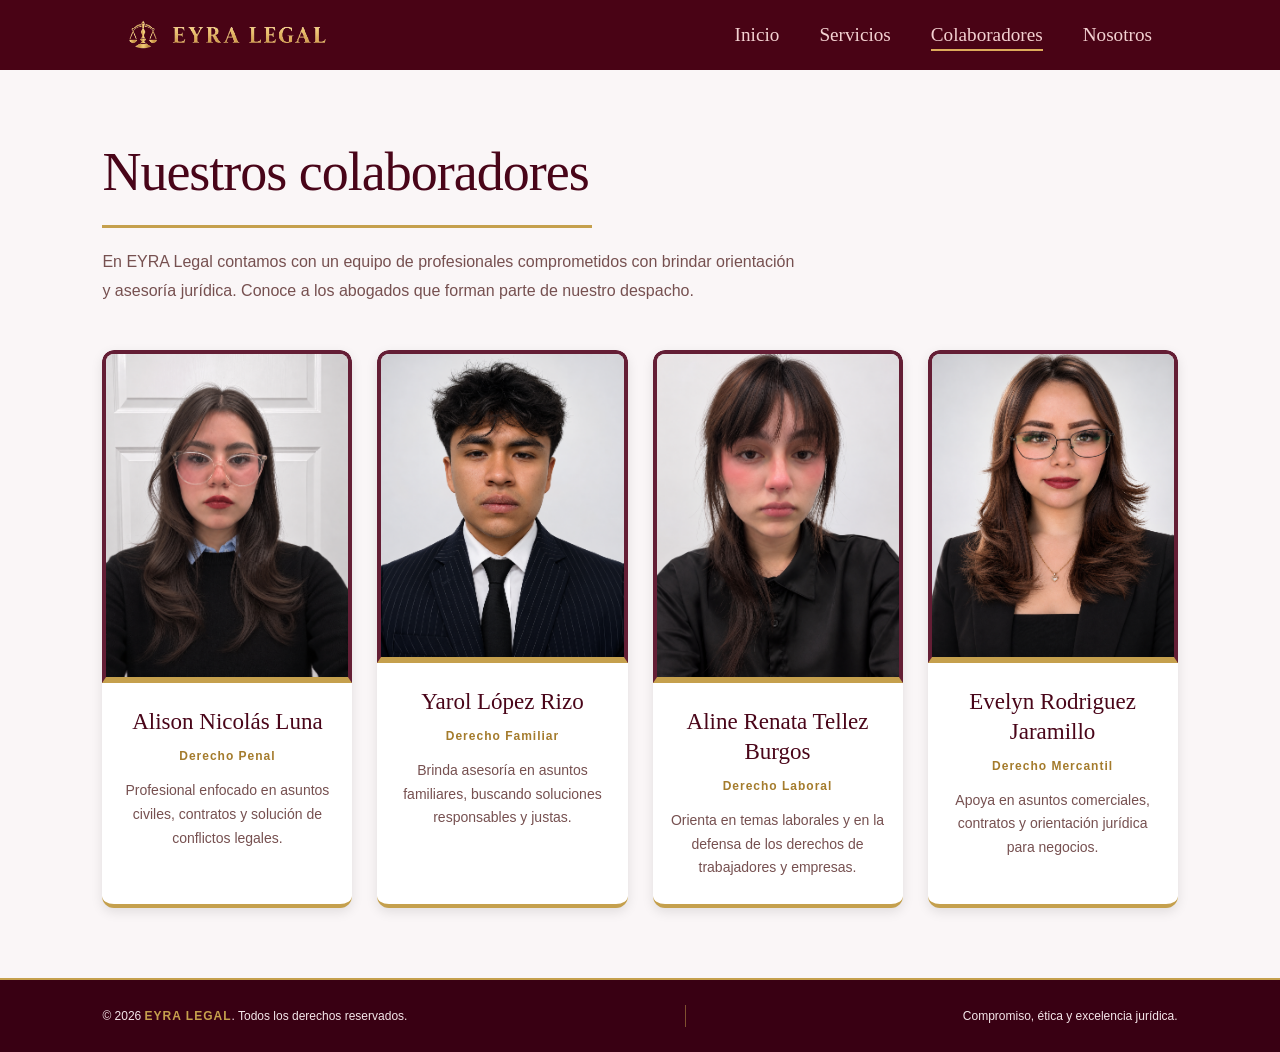
==== commit a3521dd0: "Colaboradores img completos" ====
--- a/colaboradores.html
+++ b/colaboradores.html
@@ -28,7 +28,7 @@
 
             <!-- ABOGADO 1 -->
             <div class="tarjeta">
-                <img src="imagenes/abogado1.jpg"
+                <img src="assets/images/penal.png"
                      alt="Fotografía del abogado 1">
 
                 <div class="informacion">
@@ -58,7 +58,7 @@
 
             <!-- ABOGADO 3 -->
             <div class="tarjeta">
-                <img src="imagenes/abogado3.jpg"
+                <img src="assets/images/laboral.png"
                      alt="Fotografía del abogado 3">
 
                 <div class="informacion">
--- a/assets/styles/styles.css
+++ b/assets/styles/styles.css
@@ -5,12 +5,16 @@
 
     --font-title:'Playfair Display', serif;
     --font-primary: 'Montserrat', sans-serif;
+
+    --text-size-title: clamp(2rem, 3vw, 3rem);
+    --text-size-subtitle: clamp(1.25rem, 1.5vw, 1.5rem);
+    --text-size-primary: clamp(1rem, 1vw , 1.125rem);
+    --text-size-secondary: clamp(0.675rem, 0.85vw, .8rem);
 }
 
 body {
   font-family: var(--font-primary);
 }
-
 
 /* ========================================
   HEADER
@@ -114,6 +118,7 @@
     height: 35px;
 }
 
+
 /* ========================================
   HOME
 ======================================== */
@@ -194,7 +199,7 @@
 
 .legal-hero__description {
     max-width: 600px;
-    font-size: clamp(1rem, 1vw , 1.125rem);
+    font-size: var(--text-size-primary);
 }
 
 .legal-hero__container-link {
@@ -250,8 +255,9 @@
 
 
 .legal-areas__title, 
-.legal-collaborators__title {
-  font-size: clamp(1.7rem, 3.5vw, 3.5rem);
+.legal-collaborators__title,
+.legal-about__title {
+  font-size: var(--text-size-title);
   font-family: var(--font-title);
   color: var(--primary-color);
   font-weight: 500;
@@ -264,7 +270,7 @@
     display: flex;
     align-items: center;
     gap: 10px;
-    font-size: .8rem;
+    font-size: var(--text-size-secondary);
     letter-spacing: .1em;
 }
 
@@ -306,13 +312,13 @@
 }
 
 .legal-areas__subtitle {
-  font-family: var(--font-title);
-color: var(--primary-color);
-  font-size: clamp(1.5rem, 2.8vw, 2.2rem);
-  font-weight: 500;
-  transform: translate(1);
-  font-style: italic;
-  transition: all .3s ease-in-out;
+    font-family: var(--font-title);
+    color: var(--primary-color);
+    font-size: clamp(1.5rem, 2.8vw, 2.2rem);
+    font-weight: 500;
+    transform: translate(1);
+    font-style: italic;
+    transition: all .3s ease-in-out;
 }
 
 .legal-areas__item:hover .legal-areas__subtitle {
@@ -323,7 +329,7 @@
   display: flex;
   align-items: center;
   gap: 3rem;
-  font-size: clamp(1rem, 1vw , 1.125rem);
+  font-size: var(--text-size-primary);
   width: 60%;
   justify-content: space-between;
 }
@@ -359,10 +365,8 @@
 }
 
 .legal-about__title {
-  font-size: clamp(1.7rem, 3.5vw, 3.5rem);
-  font-family: var(--font-title);
-  font-weight: 500;
-  line-height: 1.2;
+  color: white;
+
 }
 
 .legal-about__highlight {
@@ -383,7 +387,7 @@
 .legal-about__description {
     display: flex;
     flex-basis: 50%;
-    font-size: clamp(1rem, 1vw , 1.125rem);
+    font-size: var(--text-size-primary);
 }
 
 .legal-about__container-link, 
@@ -398,6 +402,7 @@
     position: relative;
     gap: .5rem;
     align-items: center;
+    font-size: var(--text-size-primary);
     padding-bottom: 5px;
     transition: all .3s ease-in-out;
 }
@@ -432,7 +437,6 @@
     height: 40px;
     opacity: 0.6;
     stroke-width: 8;
-    size: 4rem;
     transform: translateX(0);
     transition: all .3s ease-in-out;
 }
@@ -477,7 +481,7 @@
 }
 
 .legal-collaborators__description {
-    font-size: clamp(1rem, 1vw , 1.125rem);
+    font-size: var(--text-size-primary);
 }
 
 .legal-collaborators__data {
@@ -493,13 +497,13 @@
     flex-direction: column;
     align-items: center;
     font-style: italic;
-    font-size: clamp(1.25rem, 2.5vw , 2.5rem);
+    font-size: clamp(1.5rem, 2.5vw , 2.5rem);
     color: var(--primary-color);
 }
 
 .legal-collaborators__num-title {
     font-style: normal;
-    font-size: clamp(0.5rem, 1vw , 0.8rem);
+    font-size: var(--text-size-secondary);
     color: var(--primary-color);
 }
 
@@ -508,8 +512,9 @@
 }
 
 
-/* =========== Servicios =========== */
-
+/* ========================================
+  SERVICES
+======================================== */
 
 .practicas,
 .laboral,
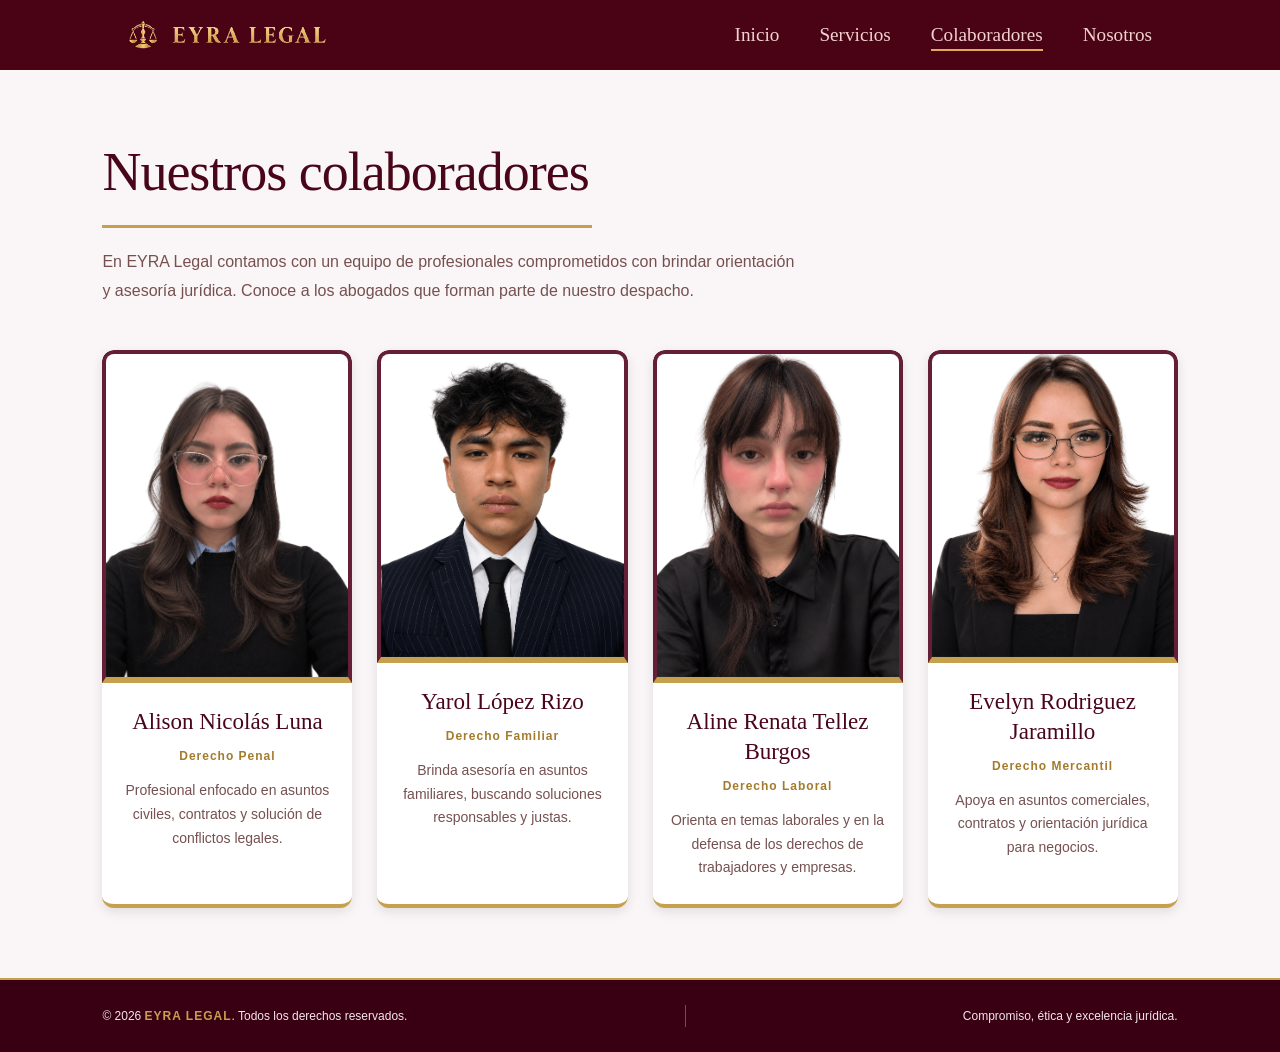
==== commit 4d7876f0: "Se quitó fondo a las imagenes de los abogados." ====
--- a/colaboradores.html
+++ b/colaboradores.html
@@ -28,7 +28,7 @@
 
             <!-- ABOGADO 1 -->
             <div class="tarjeta">
-                <img src="assets/images/penal.png"
+                <img src="assets/images/allison.png"
                      alt="Fotografía del abogado 1">
 
                 <div class="informacion">
@@ -43,7 +43,7 @@
 
             <!-- ABOGADO 2 -->
             <div class="tarjeta">
-                <img src="assets/images/familiar.png"
+                <img src="assets/images/yarol.png"
                      alt="Fotografía del abogado 2">
 
                 <div class="informacion">
@@ -58,7 +58,7 @@
 
             <!-- ABOGADO 3 -->
             <div class="tarjeta">
-                <img src="assets/images/laboral.png"
+                <img src="assets/images/renata.png"
                      alt="Fotografía del abogado 3">
 
                 <div class="informacion">
@@ -73,7 +73,7 @@
 
             <!-- ABOGADO 4 -->
             <div class="tarjeta">
-                <img src="assets/images/mercantil.png"
+                <img src="assets/images/eveline.png"
                      alt="Fotografía del abogado 4">
 
                 <div class="informacion">
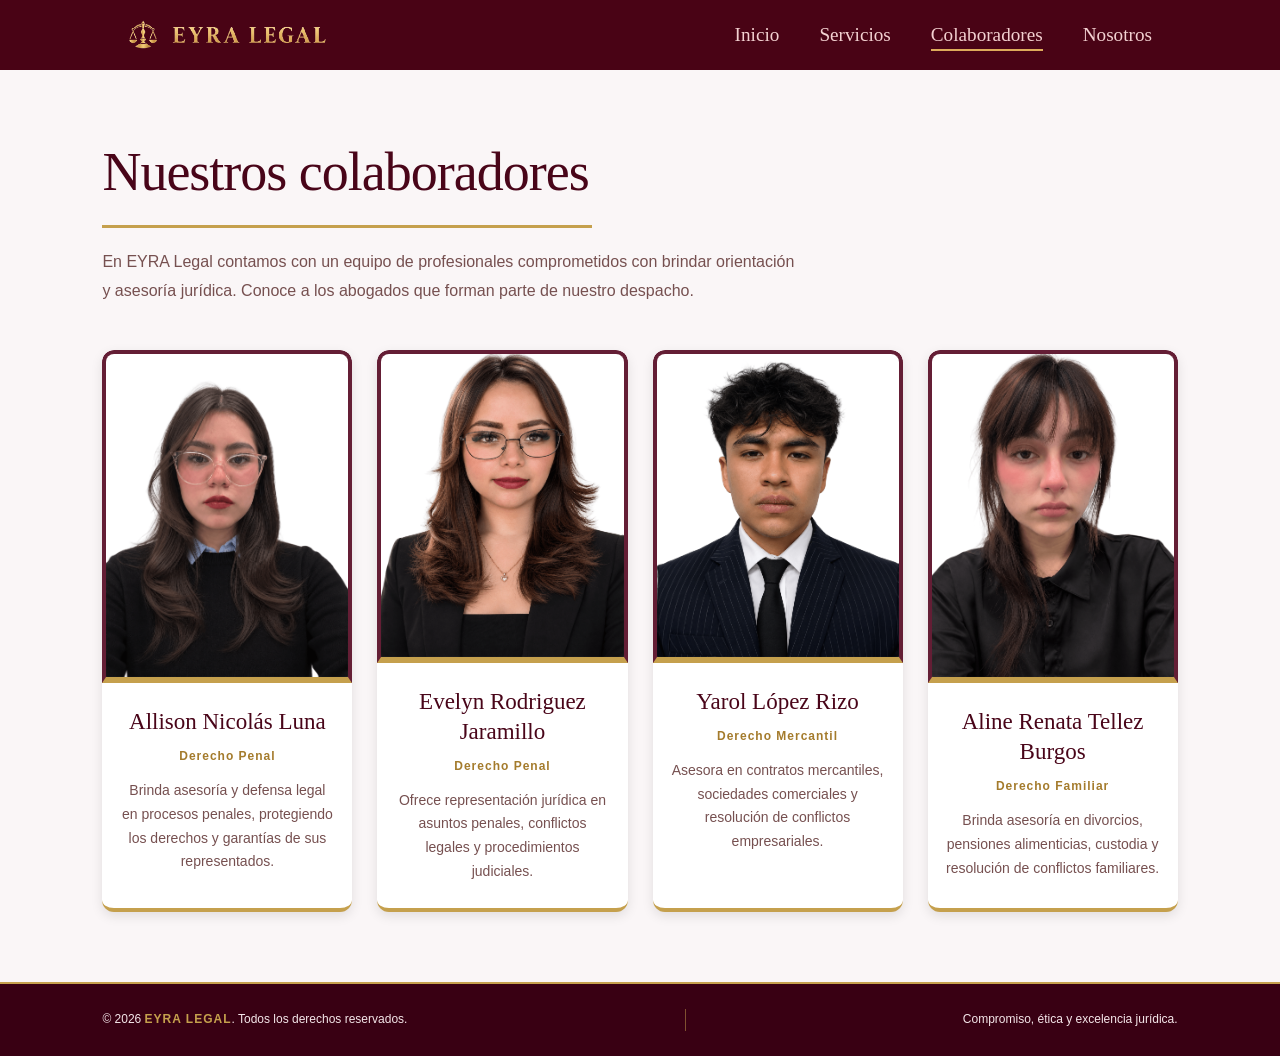
==== commit 44e931d2: "Correción de especialidad de cada abogado, nombres, y descripciones." ====
--- a/colaboradores.html
+++ b/colaboradores.html
@@ -25,67 +25,65 @@
         </p>
 
         <div class="contenedor">
-
             <!-- ABOGADO 1 -->
             <div class="tarjeta">
                 <img src="assets/images/allison.png"
-                     alt="Fotografía del abogado 1">
+                    alt="Fotografía de Allison Nicolás Luna">
 
                 <div class="informacion">
-                    <h3>Alison Nicolás Luna</h3>
+                    <h3>Allison Nicolás Luna</h3>
                     <div class="especialidad">Derecho Penal</div>
                     <p>
-                        Profesional enfocado en asuntos civiles,
-                        contratos y solución de conflictos legales.
+                        Brinda asesoría y defensa legal en procesos penales,
+                        protegiendo los derechos y garantías de sus representados.
                     </p>
                 </div>
             </div>
 
             <!-- ABOGADO 2 -->
             <div class="tarjeta">
-                <img src="assets/images/yarol.png"
-                     alt="Fotografía del abogado 2">
+                <img src="assets/images/eveline.png"
+                    alt="Fotografía de Evelyn Rodriguez Jaramillo">
 
                 <div class="informacion">
-                    <h3>Yarol López Rizo</h3>
-                    <div class="especialidad">Derecho Familiar</div>
+                    <h3>Evelyn Rodriguez Jaramillo</h3>
+                    <div class="especialidad">Derecho Penal</div>
                     <p>
-                        Brinda asesoría en asuntos familiares,
-                        buscando soluciones responsables y justas.
+                        Ofrece representación jurídica en asuntos penales,
+                        conflictos legales y procedimientos judiciales.
                     </p>
                 </div>
             </div>
 
             <!-- ABOGADO 3 -->
             <div class="tarjeta">
-                <img src="assets/images/renata.png"
-                     alt="Fotografía del abogado 3">
+                <img src="assets/images/yarol.png"
+                    alt="Fotografía de Yarol López Rizo">
 
                 <div class="informacion">
-                    <h3>Aline Renata Tellez Burgos</h3>
-                    <div class="especialidad">Derecho Laboral</div>
+                    <h3>Yarol López Rizo</h3>
+                    <div class="especialidad">Derecho Mercantil</div>
                     <p>
-                        Orienta en temas laborales y en la defensa
-                        de los derechos de trabajadores y empresas.
+                        Asesora en contratos mercantiles, sociedades comerciales
+                        y resolución de conflictos empresariales.
                     </p>
                 </div>
             </div>
 
             <!-- ABOGADO 4 -->
             <div class="tarjeta">
-                <img src="assets/images/eveline.png"
-                     alt="Fotografía del abogado 4">
+                <img src="assets/images/renata.png"
+                    alt="Fotografía de Aline Renata Tellez Burgos">
 
                 <div class="informacion">
-                    <h3>Evelyn Rodriguez Jaramillo</h3>
-                    <div class="especialidad">Derecho Mercantil</div>
+                    <h3>Aline Renata Tellez Burgos</h3>
+                    <div class="especialidad">Derecho Familiar</div>
                     <p>
-                        Apoya en asuntos comerciales, contratos
-                        y orientación jurídica para negocios.
+                        Brinda asesoría en divorcios, pensiones alimenticias,
+                        custodia y resolución de conflictos familiares.
                     </p>
                 </div>
             </div>
-
         </div>
     </section>
 
--- a/assets/styles/styles.css
+++ b/assets/styles/styles.css
@@ -1,5 +1,5 @@
 :root {
-    --primary-color: rgb(73, 3, 21);
+    --primary-color: #490315;
     --secondary-color: #f5f1e9;
     --tertiary-color: #ddab5b;
 
@@ -7,7 +7,7 @@
     --font-primary: 'Montserrat', sans-serif;
 
     --text-size-title: clamp(2rem, 3vw, 3rem);
-    --text-size-subtitle: clamp(1.25rem, 1.5vw, 1.5rem);
+    --text-size-subtitle: clamp(1rem, 1.8vw, 1.5rem);
     --text-size-primary: clamp(1rem, 1vw , 1.125rem);
     --text-size-secondary: clamp(0.675rem, 0.85vw, .8rem);
 }
@@ -161,7 +161,8 @@
 
 .legal-hero__inner, 
 .legal-areas__inner, 
-.legal-about__inner {
+.legal-about__inner,
+.legal-contact__inner {
     display: flex;
     flex-direction: column;
     width: 85%;
@@ -256,7 +257,8 @@
 
 .legal-areas__title, 
 .legal-collaborators__title,
-.legal-about__title {
+.legal-about__title,
+.legal-contact__title {
   font-size: var(--text-size-title);
   font-family: var(--font-title);
   color: var(--primary-color);
@@ -266,7 +268,8 @@
 
 .legal-areas__eyebrow, 
 .legal-about__eyebrow, 
-.legal-collaborators__eyebrow {
+.legal-collaborators__eyebrow,
+.legal-contact__eyebrow {
     display: flex;
     align-items: center;
     gap: 10px;
@@ -276,7 +279,8 @@
 
 .legal-areas__eyebrow::before, 
 .legal-about__eyebrow::before, 
-.legal-collaborators__eyebrow::before {
+.legal-collaborators__eyebrow::before,
+.legal-contact__eyebrow::before {
   content: "";
   display: inline-block;
   width: 40px;
@@ -284,45 +288,59 @@
   background-color: #c58d98;
 }
 
+.legal-areas__list {
+    display: grid;
+    grid-template-columns: repeat(3, 1fr);
+    gap: 1.5rem;
+}
+
 .legal-areas__item {
     display: flex;
+    width: 100%;
+    flex-direction: column;
+    height: auto;
+    gap: 1.5rem;
+    border: 1px solid rgba(103, 103, 103,0.1);
+    box-shadow: 0 0 6px rgba(0, 0, 0, 0.08);
+    transform: translateY(1);
+    border-radius: 1rem;
+    padding: 3rem 3rem;
+    transition: all 0.3s ease-in-out;
+}
+
+.legal-areas__heading {
+    display: flex;
+    flex-wrap: wrap;
+    gap: 0.5rem;
     justify-content: space-between;
-    height: auto;
-    gap: 1rem;
-    border-top: 1px solid var(--primary-color);
-    align-items: center;
-    transform: translateY(1);
-    padding: 2rem 2rem;
-
-    &:last-child {
-        border-bottom: 1px solid var(--primary-color);
-    }
-}
-
-.legal-areas__heading {
-  display: flex;
-  align-items: center;
-  gap: 5rem;
-  width: 100%;
+    font-size: var(--text-size-secondary);
+    align-items: center;
+    width: 100%;
 }
 
 .legal-areas__num {
-  font-size: .8rem;
-  opacity: .6;
+    font-size: .9rem;
+    opacity: .6;
+    font-style: italic;
+    color: #8e7b5e;
+}
+
+.legal-areas__category {
+    background-color: #eae0d0;
+    padding: 0.3rem 0.8rem;
+    border-radius: 4rem;
+    color: rgb(103, 100, 100);
+}
+
+.legal-areas__line-card {
+    border: 1px solid #d8cbb7;
 }
 
 .legal-areas__subtitle {
     font-family: var(--font-title);
     color: var(--primary-color);
-    font-size: clamp(1.5rem, 2.8vw, 2.2rem);
+    font-size: var(--text-size-subtitle);
     font-weight: 500;
-    transform: translate(1);
-    font-style: italic;
-    transition: all .3s ease-in-out;
-}
-
-.legal-areas__item:hover .legal-areas__subtitle {
-  transform: translate(6px);
 }
 
 .legal-areas__description {
@@ -330,32 +348,54 @@
   align-items: center;
   gap: 3rem;
   font-size: var(--text-size-primary);
-  width: 60%;
   justify-content: space-between;
 }
 
-.legal-areas__icon {
-  display: flex;
-  justify-content: center;
-  align-items: center;
-  color: #a37a39;
-  border-radius: 100%;
-  padding: .3rem;
-  width: 40px;
-  height: 40px;
-  stroke-width: 1;
-  border: 1px solid #a37a39;
-  transition: all .3s ease-in-out;
-}
-
-.legal-areas__item:hover .legal-areas__icon {
-  background-color: #a37a39;
-  color: white;
-}
+.legal-areas__footer-card {
+    display: flex;
+    justify-content: space-between;
+    margin-top: 2rem;
+    align-items: center;
+}
+
+.legal-areas__text-footer {
+    color: rgb(103, 100, 100);
+    font-size: var(--text-size-secondary);
+    transition: all 0.3s ease-in-out;
+    font-weight: 600;
+}
+
+.legal-areas__icon-card {
+    width: 20px;
+    height: 20px;
+    border-radius: 100%;
+    box-sizing: content-box;
+    box-shadow: 0 0 8px rgba(0, 0, 0, 0.2);
+    padding: 7px;
+    stroke-width: 2px;
+    transition: all 0.3s ease-in-out;
+}
+
+.legal-areas__item:hover {
+    box-shadow: 0 8px 10px rgba(0, 0, 0, 0.1);
+    transform: translateY(-5px);
+}
+
+.legal-areas__item:hover .legal-areas__text-footer{
+    color: var(--primary-color);
+}
+
+.legal-areas__item:hover .legal-areas__icon-card{
+    transform: rotate(45deg);
+    background-color: var(--primary-color);
+    color: white;
+}
+
 
 /*  LEGAL ABOUT  */
 
-.legal-about {
+.legal-about, 
+.legal-contact {
   background-color: var(--primary-color);
   width: 100%;
   display: flex;
@@ -364,9 +404,11 @@
   color: white;
 }
 
-.legal-about__title {
+.legal-about__title,
+.legal-contact__title {
   color: white;
-
+  padding-bottom: 0.5rem;
+  border-bottom: 1px solid var(--tertiary-color);
 }
 
 .legal-about__highlight {
@@ -377,9 +419,7 @@
 
 .legal-about__content {
     display: flex;
-    border-top: 1px solid var(--tertiary-color);
     justify-content: space-between;
-    padding: 2rem 0;
     color: var(--secondary-color);
     gap: 4rem;
 }
@@ -511,27 +551,153 @@
     color: var(--primary-color);
 }
 
+/* LEGAL CONTACT */
+
+.legal-contact__description {
+    color: white;
+    font-size: var(--text-size-primary);
+    width: 50%;
+}
+
+.legal-contact__list {
+    display: flex;
+    justify-content: space-around;
+    gap: 2rem;
+}
+
+.legal-contact__items {
+    display: flex;
+    flex-direction: column;
+    gap: 1rem; 
+}
+
+.legal-contact__item {
+    display: flex;
+    gap: 1.3rem;
+    align-items: center;
+    background-color: #25060a;
+    padding: 1rem 2rem;
+    border-radius: 1rem;
+}
+
+.legal-contact__whatsaap {
+    background-color: rgb(66, 3, 3);
+    padding: 0.7rem 1rem;
+    border-radius: 1rem;
+    margin-left: auto;
+    transition: all .3s ease-in-out;
+
+    &:hover {
+        background-color: rgb(122, 12, 12)
+    }
+}
+
+.legal-contact__item-icon {
+    box-sizing: content-box;
+    width: 40px;
+    height: 40px;
+    background-color: #3a1710;
+    padding: 0.8rem;
+    border-radius: 0.8rem;
+    color: #e5c378;
+    stroke-width: 2;
+    border: 1px solid #e5c378;
+}
+
+.legal-contact__subtitle {
+    font-size: var(--text-size-subtitle);
+    font-family: var(--font-title);
+}
+
+.legal-contact__text {
+    font-size: var(--text-size-primary);
+}
+
+
+.legal-contact__form {
+  width: 100%;
+  max-width: 600px;
+  padding: 40px;
+  background-color: #f5f1e9;
+  border: 1px solid #e5ded1;
+  border-radius: 16px;
+  display: flex;
+  flex-direction: column;
+  gap: 24px;
+  box-shadow: 0 10px 35px rgba(40, 35, 25, 0.07);
+}
+
+.legal-contact__label {
+  display: flex;
+  flex-direction: column;
+  gap: 10px;
+  color: #292820;
+  font-size: 15px;
+  font-weight: 600;
+  letter-spacing: 0.3px;
+}
+
+.legal-contact__input {
+  width: 100%;
+  padding: 15px 16px;
+  background-color: #fffefa;
+  border: 1px solid #d9d1c3;
+  border-radius: 8px;
+  outline: none;
+  color: #292820;
+  font-family: inherit;
+  font-size: 15px;
+  font-weight: 400;
+  box-sizing: border-box;
+  transition: all 0.3s ease;
+}
+
+.legal-contact__input::placeholder {
+  color: #aaa397;
+}
+
+.legal-contact__input:focus {
+  border-color: #84745b;
+  box-shadow: 0 0 0 3px rgba(132, 116, 91, 0.12);
+  background-color: #ffffff;
+}
+
+.legal-contact__form textarea {
+  min-height: 150px;
+  resize: vertical;
+}
+
+.legal-contact__form button {
+  width: 100%;
+  padding: 16px 24px;
+  margin-top: 5px;
+  background-color: #292820;
+  color: #f5f1e9;
+  border: 1px solid #292820;
+  border-radius: 8px;
+  font-family: inherit;
+  font-size: 15px;
+  font-weight: 600;
+  letter-spacing: 1px;
+  cursor: pointer;
+  transition: all 0.3s ease;
+}
+
+.legal-contact__form button:hover {
+  background-color: #84745b;
+  border-color: #84745b;
+  transform: translateY(-2px);
+  box-shadow: 0 5px 15px rgba(40, 35, 25, 0.15);
+}
+
+.legal-contact__form button:active {
+  transform: translateY(0);
+}
+
 
 /* ========================================
   SERVICES
 ======================================== */
-
-.practicas,
-.laboral,
-.familiar,
-.penal,
-.mercantil {
-    font-family: var(--font-titles);
-}
-
-.practicas *,
-.laboral *,
-.familiar *,
-.penal *,
-.mercantil * {
-    box-sizing: border-box;
-}
-
 
 .practicas {
     padding: 40px 0;
@@ -548,7 +714,7 @@
     display: grid;
     grid-template-columns: minmax(0, 1.45fr) minmax(300px, 1fr);
     align-items: center;
-    gap: 35px;
+    gap: 2.18rem;
 }
 
 .practicas__encabezado {
@@ -562,7 +728,7 @@
 .practicas__etiqueta,
 .practicas__navegacion-titulo {
     color: #704327;
-    font-size: 9px;
+    font-size: var(--text-size-secondary);
     font-weight: 700;
     letter-spacing: .5px;
 }
@@ -574,18 +740,18 @@
 }
 
 .practicas__titulo {
-    margin: 0 0 8px;
-    color: #490519;
-    font: 500 clamp(31px, 3.5vw, 46px) Georgia, serif;
-    letter-spacing: -1.5px;
-    line-height: 1.15;
+    color: var(--primary-color);
+    font-family: var(--font-title);
+    font-size: var(--text-size-title);
+    line-height: 1.2;
+    font-weight: 500;
 }
 
 .practicas__descripcion {
-    max-width: 520px;
+    max-width: 100%;
     margin: 0;
     color: #765050;
-    font-size: 14px;
+    font-size: var(--text-size-primary);
     line-height: 1.6;
 }
 
@@ -602,6 +768,7 @@
     display: grid;
     grid-template-columns: repeat(3, minmax(0, 1fr));
     margin-bottom: 12px;
+    align-items: center;
 }
 
 .practicas__dato {
@@ -618,13 +785,13 @@
 
 .practicas__cantidad {
     color: #490519;
-    font: 22px Georgia, serif;
+    font: clamp(1rem, 1.4vw, 1.4rem) Georgia, serif;
     margin-bottom: 4px;
 }
 
 .practicas__detalle {
     color: #79512e;
-    font-size: 9px;
+    font-size: clamp(0.5rem, 0.7vw, 0.7rem);
     font-weight: 700;
 }
 
@@ -639,7 +806,7 @@
 
 .practicas__validacion-texto {
     color: #805d63;
-    font-size: 10px;
+    font-size: var(--text-size-secondary);
 }
 
 .practicas__cedula {
@@ -660,6 +827,8 @@
 
 .practicas__navegacion {
     margin-top: 46px;
+    font-size: var(--text-size-secondary);
+    font-family: var(--font-title);
 }
 
 .practicas__enlaces {
@@ -674,7 +843,6 @@
     background: #f2ebed;
     color: #351323;
     border-radius: 3px;
-    font-size: 10px;
     font-weight: 700;
     text-decoration: none;
     transition: background .3s, color .3s;
@@ -686,7 +854,7 @@
 }
 
 .practicas__enlace:hover {
-    background: #580f29;
+    background: var(--primary-color);
     color: #fff;
 }
 
@@ -695,18 +863,17 @@
 }
 
 .practicas__enlace:focus-visible {
-    outline: 2px solid #580f29;
+    outline: 2px solid var(--primary-color);
     outline-offset: 3px;
 }
 
 /* ==========================================
    2. ESPECIALIDADES JURÍDICAS
-   LABORAL - FAMILIAR - PENAL - MERCANTIL
+    FAMILIAR - PENAL - MERCANTIL
 ========================================== */
 
 /* BLOQUES PRINCIPALES */
 
-.laboral,
 .familiar,
 .penal,
 .mercantil {
@@ -716,7 +883,6 @@
 
 /* CONTENEDORES */
 
-.laboral__contenedor,
 .familiar__contenedor,
 .penal__contenedor,
 .mercantil__contenedor {
@@ -725,8 +891,6 @@
 }
 
 /* ENCABEZADOS */
-
-.laboral__encabezado,
 .familiar__encabezado,
 .penal__encabezado,
 .mercantil__encabezado {
@@ -734,15 +898,13 @@
 }
 
 /* ETIQUETAS */
-
-.laboral__etiqueta,
 .familiar__etiqueta,
 .penal__etiqueta,
 .mercantil__etiqueta {
     display: inline-block;
     padding: 6px 12px;
     margin-bottom: 14px;
-    background: #581126;
+    background: #694c27;
     color: #fff;
     border-radius: 3px;
     font-size: 10px;
@@ -750,34 +912,26 @@
     letter-spacing: 1px;
 }
 
-/* COLOR ESPECIAL PARA FAMILIAR */
-
-.familiar__etiqueta {
-    background: #694c27;
-}
 
 /* TÍTULOS */
-
-.laboral__titulo,
 .familiar__titulo,
 .penal__titulo,
 .mercantil__titulo {
     margin: 0 0 12px;
-    color: #480b1f;
-    font: 500 38px Georgia, serif;
+    color: var(--primary-color);
+    font-family: var(--font-title);
+    font-size: var(--text-size-title);
+    font-weight: 500;
 }
 
 /* DESCRIPCIONES */
-
-.laboral__descripcion,
 .familiar__descripcion,
 .penal__descripcion,
 .mercantil__descripcion {
     max-width: 750px;
     margin: 0;
     color: #76515b;
-    font-size: 15px;
-    line-height: 1.8;
+    font-size: var(--text-size-primary);
 }
 
 /* ==========================================
@@ -786,7 +940,6 @@
 
 /* CUADRÍCULAS */
 
-.laboral__servicios,
 .familiar__servicios,
 .penal__servicios,
 .mercantil__servicios {
@@ -798,7 +951,6 @@
 
 /* TARJETAS */
 
-.laboral__tarjeta,
 .familiar__tarjeta,
 .penal__tarjeta,
 .mercantil__tarjeta {
@@ -811,7 +963,6 @@
 
 /* EFECTO HOVER */
 
-.laboral__tarjeta:hover,
 .familiar__tarjeta:hover,
 .penal__tarjeta:hover,
 .mercantil__tarjeta:hover {
@@ -821,7 +972,6 @@
 
 /* ICONOS */
 
-.laboral__icono,
 .familiar__icono,
 .penal__icono,
 .mercantil__icono {
@@ -839,33 +989,29 @@
 
 /* SUBTÍTULOS */
 
-.laboral__subtitulo,
 .familiar__subtitulo,
 .penal__subtitulo,
 .mercantil__subtitulo {
-    margin: 0 0 9px;
     color: #490c23;
-    font-size: 17px;
-    font-weight: 600;
+    font-size: var(--text-size-subtitle);
+    font-family: var(--font-title);
+    font-weight: 500;
 }
 
 /* TEXTOS */
 
-.laboral__texto,
 .familiar__texto,
 .penal__texto,
 .mercantil__texto {
     margin: 0;
     color: #745b63;
-    font-size: 14px;
-    line-height: 1.7;
+    font-size: var(--text-size-primary);
 }
 
 /* ==========================================
    4. CONTACTO
 ========================================== */
 
-.laboral__contacto,
 .familiar__contacto,
 .penal__contacto,
 .mercantil__contacto {
@@ -874,11 +1020,10 @@
     justify-content: space-between;
     gap: 25px;
     padding: 25px 30px;
-    background: #581126;
+    background: var(--primary-color);
     border-radius: 7px;
 }
 
-.laboral__contacto-informacion,
 .familiar__contacto-informacion,
 .penal__contacto-informacion,
 .mercantil__contacto-informacion {
@@ -887,31 +1032,26 @@
 
 /* TÍTULOS DE CONTACTO */
 
-.laboral__contacto-titulo,
 .familiar__contacto-titulo,
 .penal__contacto-titulo,
 .mercantil__contacto-titulo {
     margin: 0 0 7px;
     color: #fff;
-    font-size: 18px;
-    font-weight: 600;
+    font-size: var(--text-size-primary);
 }
 
 /* TEXTOS DE CONTACTO */
 
-.laboral__contacto-texto,
 .familiar__contacto-texto,
 .penal__contacto-texto,
 .mercantil__contacto-texto {
     margin: 0;
     color: #efdce2;
-    font-size: 13px;
-    line-height: 1.5;
+    font-size: var(--text-size-secondary);
 }
 
 /* BOTONES */
 
-.laboral__boton,
 .familiar__boton,
 .penal__boton,
 .mercantil__boton {
@@ -923,15 +1063,14 @@
     background: #fff;
     color: #581126;
     border-radius: 4px;
-    font-size: 13px;
-    font-weight: 700;
+    font-size: var(--text-size-secondary);
+    font-weight: 600;
     text-decoration: none;
     transition: background .3s;
 }
 
 /* HOVER DE BOTONES */
 
-.laboral__boton:hover,
 .familiar__boton:hover,
 .penal__boton:hover,
 .mercantil__boton:hover {
@@ -940,7 +1079,6 @@
 
 /* ACCESIBILIDAD */
 
-.laboral__boton:focus-visible,
 .familiar__boton:focus-visible,
 .penal__boton:focus-visible,
 .mercantil__boton:focus-visible {
@@ -973,21 +1111,18 @@
 
 @media (max-width: 768px) {
 
-    .laboral,
     .familiar,
     .penal,
     .mercantil {
         padding: 45px 20px;
     }
 
-    .laboral__titulo,
     .familiar__titulo,
     .penal__titulo,
     .mercantil__titulo {
         font-size: 32px;
     }
 
-    .laboral__contacto,
     .familiar__contacto,
     .penal__contacto,
     .mercantil__contacto {
@@ -1022,14 +1157,12 @@
         padding: 10px;
     }
 
-    .laboral__titulo,
     .familiar__titulo,
     .penal__titulo,
     .mercantil__titulo {
         font-size: 29px;
     }
 
-    .laboral__servicios,
     .familiar__servicios,
     .penal__servicios,
     .mercantil__servicios {
@@ -1037,21 +1170,18 @@
         gap: 15px;
     }
 
-    .laboral__tarjeta,
     .familiar__tarjeta,
     .penal__tarjeta,
     .mercantil__tarjeta {
         padding: 20px;
     }
 
-    .laboral__contacto,
     .familiar__contacto,
     .penal__contacto,
     .mercantil__contacto {
         padding: 22px;
     }
 
-    .laboral__boton,
     .familiar__boton,
     .penal__boton,
     .mercantil__boton {
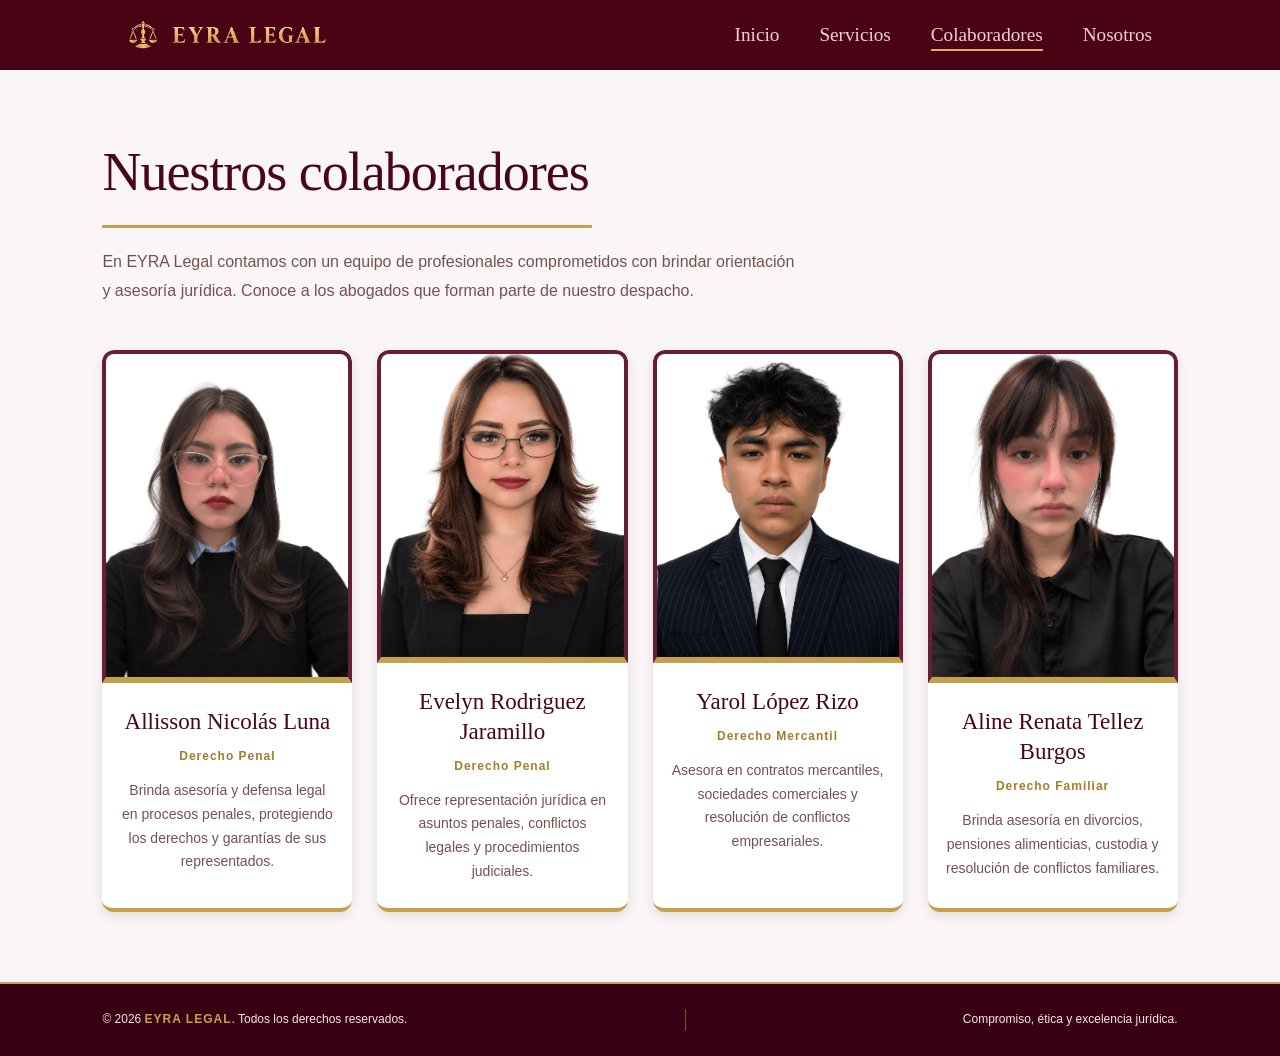
==== commit 890351a9: "Cambios generales" ====
--- a/colaboradores.html
+++ b/colaboradores.html
@@ -31,7 +31,7 @@
                     alt="Fotografía de Allison Nicolás Luna">
 
                 <div class="informacion">
-                    <h3>Allison Nicolás Luna</h3>
+                    <h3>Allisson Nicolás Luna</h3>
                     <div class="especialidad">Derecho Penal</div>
                     <p>
                         Brinda asesoría y defensa legal en procesos penales,
@@ -110,6 +110,5 @@
     </div>
     </footer>
 
-
 </body>
 </html>
--- a/assets/styles/styles.css
+++ b/assets/styles/styles.css
@@ -1068,6 +1068,26 @@
     text-decoration: none;
     transition: background .3s;
 }
+/* Separación de botones flotantes */
+
+.volver {
+    position: fixed;
+    bottom: 20px;
+    left: 20px;
+    right: auto;
+    z-index: 999;
+}
+
+.legal-launch {
+    position: fixed;
+    bottom: 20px;
+    right: 20px;
+    z-index: 1000;
+}
+
+.legal-chat {
+    z-index: 1001;
+}
 
 /* HOVER DE BOTONES */
 
@@ -1554,6 +1574,26 @@
 }
 
 /* TIPOGRAFÍA */
+/* SUBTÍTULOS */
+
+.familiar__subtitulo,
+.penal__subtitulo,
+.mercantil__subtitulo {
+    color: #490c23;
+    font-size: var(--text-size-subtitle);
+    font-family: var(--font-title);
+    font-weight: 500;
+}
+
+/* TEXTOS */
+
+.familiar__texto,
+.penal__texto,
+.mercantil__texto {
+    margin: 0;
+    color: #745b63;
+    font-size: var(--text-size-primary);
+}
 
 .nosotros__titulo,
 .historia__titulo,
@@ -1572,7 +1612,7 @@
 .identidad__subtitulo,
 .pilares__titulo,
 .pilares__subtitulo {
-    color: #490519;
+    color: var(--primary-color);
 }
 
 .nosotros__descripcion,
@@ -1626,7 +1666,7 @@
 .nosotros__descripcion {
     max-width: 650px;
     margin: auto;
-    font-size: 13px;
+    font-size: var(--text-size-primary);
     line-height: 1.7;
 }
 
@@ -1668,7 +1708,7 @@
     display: block;
     margin-bottom: 12px;
     color: #a47b2c;
-    font-size: 10px;
+    font-size: var(--text-size-secondary);
     font-weight: 700;
     letter-spacing: 2px;
 }
@@ -1681,7 +1721,7 @@
 
 .historia__texto {
     margin: 0 0 16px;
-    font-size: 14px;
+    font-size: var(--text-size-primary);
     line-height: 1.8;
 }
 
@@ -1733,7 +1773,7 @@
 .identidad__titulo,
 .pilares__titulo {
     margin: 0;
-    font-size: clamp(25px, 3vw, 32px);
+    font-size: var(--text-size-title);
 }
 
 .identidad__linea {
@@ -1766,6 +1806,7 @@
     display: flex;
     align-items: center;
     justify-content: space-between;
+
 }
 
 .identidad__cabecera {
@@ -1787,7 +1828,7 @@
     align-items: center;
     justify-content: center;
     color: #490519;
-    font-size: 16px;
+    font-size: var(--text-size-secondary);
 }
 
 .identidad__icono {
@@ -1799,12 +1840,12 @@
 
 .identidad__subtitulo {
     margin: 0 0 14px;
-    font-size: 25px;
+    font-size: var(--text-size-subtitle);
 }
 
 .identidad__descripcion {
     margin: 0 0 25px;
-    font-size: 13px;
+    font-size: var(--text-size-primary);
     line-height: 1.8;
 }
 
@@ -1857,12 +1898,13 @@
 
 .pilares__titulo {
     margin-bottom: 10px;
+    font-size: var(--text-size-title);
 }
 
 .pilares__descripcion {
     max-width: 650px;
     margin: auto;
-    font-size: 13px;
+    font-size: var( --text-size-primary);
     line-height: 1.7;
 }
 
@@ -1895,7 +1937,7 @@
 .pilares__numero {
     color: #9a702d;
     font-family: 'Playfair Display', serif;
-    font-size: 13px;
+    font-size: var( --text-size-secondary);
     font-weight: 600;
 }
 
@@ -1908,13 +1950,13 @@
 
 .pilares__subtitulo {
     margin: 0 0 12px;
-    font-size: 17px;
+    font-size: var(--text-size-subtitle);
     line-height: 1.4;
 }
 
 .pilares__texto {
     margin: 0 0 25px;
-    font-size: 12px;
+    font-size: var(--text-size-primary);
     line-height: 1.8;
 }
 
@@ -1923,7 +1965,7 @@
     padding-top: 15px;
     border-top: 1px solid #f0e8eb;
     color: #9a702d;
-    font-size: 9px;
+    font-size: var(--text-size-secondary);
     font-weight: 600;
     letter-spacing: .4px;
 }
@@ -1985,7 +2027,7 @@
 .contacto-banner__titulo {
     margin: 0 0 14px;
     color: #fff;
-    font-size: clamp(26px, 4vw, 38px);
+    font-size: var(--text-size-subtitle);
     line-height: 1.2;
 }
 
@@ -1993,7 +2035,7 @@
     max-width: 650px;
     margin: 0;
     color: #f5e6ea;
-    font-size: 14px;
+    font-size: var(--text-size-primary);
     line-height: 1.8;
 }
 
@@ -2008,7 +2050,7 @@
     color: #490519;
     border: 2px solid #fff;
     border-radius: 8px;
-    font-size: 14px;
+    font-size: var(--text-size-subtitle);
     font-weight: 700;
     text-decoration: none;
     transition: background .3s, border-color .3s;
@@ -2141,8 +2183,8 @@
 
     z-index: 1001;
 
-    background: #18283d;
-    color: white;
+    background: #EBC46E;
+    color: #641E35;
     border: 0;
     border-radius: 8px;
     padding: 11px;
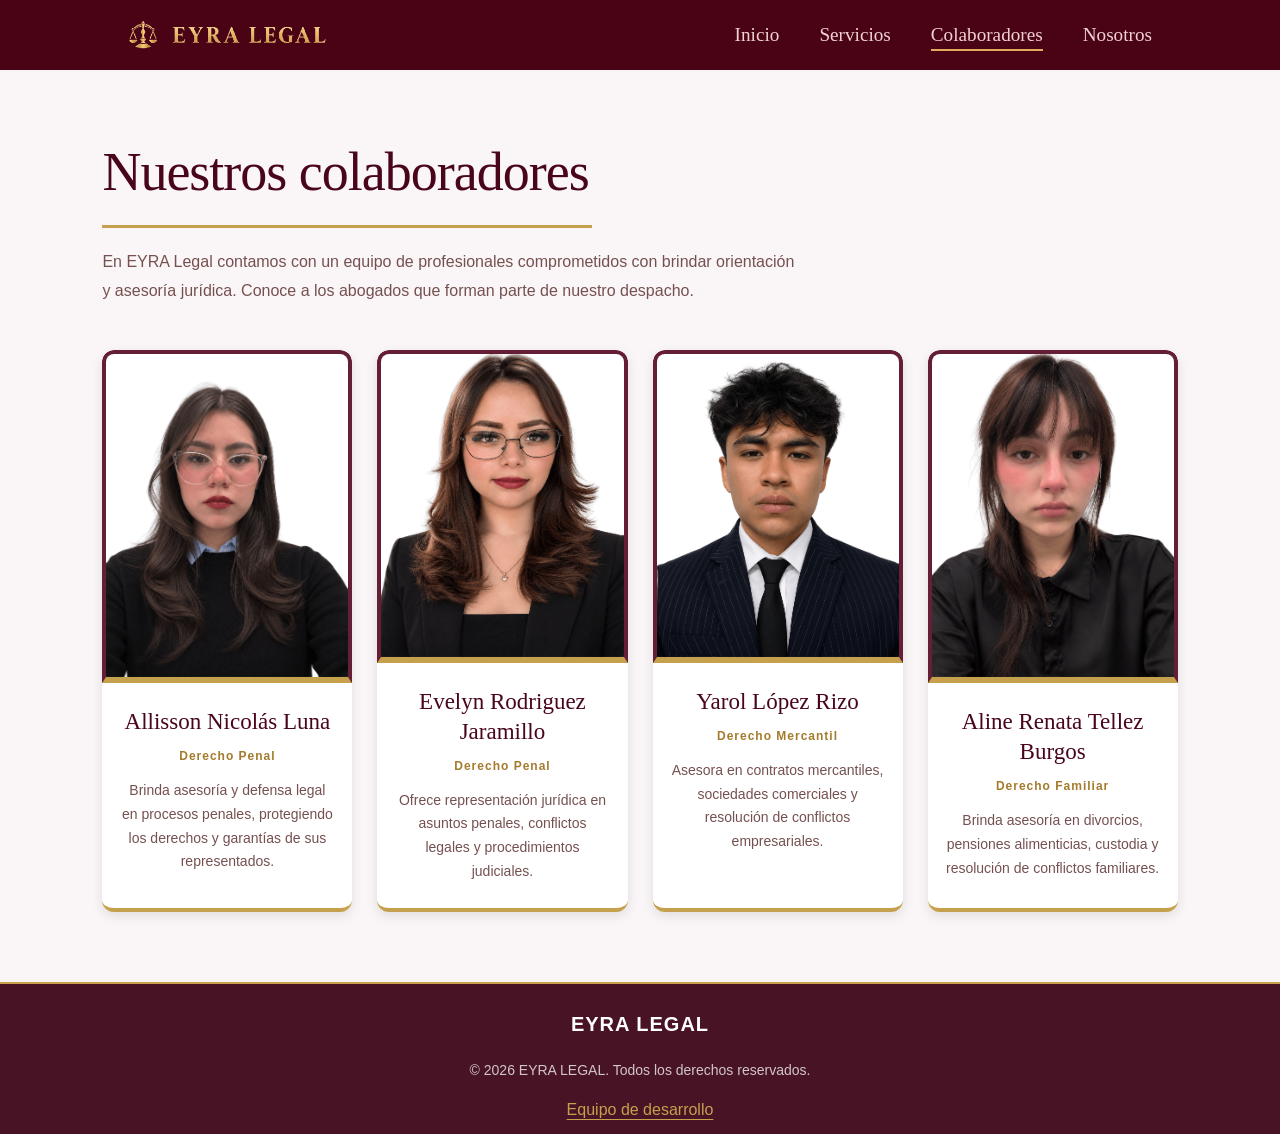
==== commit d3ec6049: "Desarrolladores y ajustes" ====
--- a/colaboradores.html
+++ b/colaboradores.html
@@ -6,6 +6,7 @@
     <title>Colaboradores | EYRA Legal</title>
     <link rel="stylesheet" href="assets/styles/reset.css">
     <link rel="stylesheet" href="assets/styles/styles.css">
+    <link rel="stylesheet" href="assets/styles/responsive.css">
     <script src="./header.js" type="module"></script>
 </head>
 
@@ -88,27 +89,10 @@
     </section>
 
     
-    <!-- ==========================================
-     EYRA LEGAL - FOOTER
-     METODOLOGÍA BEM
-    ========================================== -->
+     <!-- FOOTER -->
+        <div id="footer"></div>
 
-    <footer class="footer">
-    <div class="footer__contenedor">
-
-        <p class="footer__copyright">
-            © 2026 <span class="footer__marca">EYRA LEGAL</span>.
-            Todos los derechos reservados.
-        </p>
-
-        <span class="footer__separador"></span>
-
-        <p class="footer__lema">
-            Compromiso, ética y excelencia jurídica.
-        </p>
-
-    </div>
-    </footer>
+        <script type="module" src="./footer.js"></script>
 
 </body>
 </html>
--- a/assets/styles/styles.css
+++ b/assets/styles/styles.css
@@ -2605,3 +2605,271 @@
     transition: none;
   }
 }
+
+/* ==========================================
+   FOOTER - EYRA LEGAL
+========================================== */
+
+.footer {
+    width: 100%;
+    background-color: #491326;
+    padding: 25px 20px 15px;
+    font-family: 'Montserrat', sans-serif;
+    text-align: center;
+    box-sizing: border-box;
+}
+
+.footer__contenedor {
+    display: flex;
+    flex-direction: column;
+    align-items: center;
+    gap: 20px;
+}
+
+.footer__marca {
+    color: #FFFFFF;
+    font-size: 20px;
+    font-weight: 600;
+    margin: 0;
+}
+
+.footer__copyright {
+    color: #D1C6C9;
+    font-size: 14px;
+    font-weight: 400;
+    line-height: 1.6;
+    margin: 0;
+}
+
+.footer__developers {
+    background: transparent;
+    border: none;
+    padding: 0;
+    color: #C5A04D;
+    font-family: 'Montserrat', sans-serif;
+    font-size: 16px;
+    text-decoration: underline;
+    text-underline-offset: 4px;
+    cursor: pointer;
+    transition: color 0.3s ease;
+}
+
+.footer__developers:hover {
+    color: #FFFFFF;
+}
+
+
+/* ==========================================
+   VENTANA EMERGENTE
+========================================== */
+
+.developers {
+    position: fixed;
+    inset: 0;
+    width: 90%;
+    max-width: 600px;
+    max-height: 90vh;
+    margin: auto;
+    padding: 0;
+    border: none;
+    border-top: 4px solid #641E35;
+    border-radius: 8px;
+    background-color: #FCFAF7;
+    box-sizing: border-box;
+    overflow-y: auto;
+    box-shadow: 0 10px 40px rgba(0, 0, 0, 0.2);
+}
+
+.developers:not([open]) {
+    display: none;
+}
+
+.developers::backdrop {
+    background-color: rgba(0, 0, 0, 0.65);
+    backdrop-filter: blur(3px);
+}
+
+.developers__container {
+    position: relative;
+    padding: 35px 30px;
+}
+
+
+/* ==========================================
+   BOTÓN DE CIERRE
+========================================== */
+
+.developers__close {
+    position: absolute;
+    top: 10px;
+    right: 18px;
+    background: transparent;
+    border: none;
+    color: #641E35;
+    font-size: 30px;
+    cursor: pointer;
+    transition: color 0.3s ease;
+}
+
+.developers__close:hover {
+    color: #C5A04D;
+}
+
+
+/* ==========================================
+   ENCABEZADO
+========================================== */
+
+.developers__header {
+    text-align: center;
+    margin-bottom: 30px;
+}
+
+.developers__eyebrow {
+    font-family: 'Montserrat', sans-serif;
+    font-size: 10px;
+    font-weight: 600;
+    letter-spacing: 3px;
+    color: #967431;
+    margin: 0 0 10px;
+}
+
+.developers__title {
+    font-family: 'Playfair Display', serif;
+    font-size: 32px;
+    font-weight: 600;
+    color: #641E35;
+    margin: 0 0 15px;
+}
+
+.developers__title::after {
+    content: "";
+    display: block;
+    width: 45px;
+    height: 2px;
+    background-color: #C5A04D;
+    margin: 12px auto;
+}
+
+.developers__description {
+    font-family: 'Montserrat', sans-serif;
+    font-size: 13px;
+    line-height: 1.6;
+    color: #666666;
+    margin: 0;
+}
+
+
+/* ==========================================
+   EQUIPO DE DESARROLLO
+========================================== */
+
+.developers__grid {
+    display: grid;
+    grid-template-columns: repeat(2, minmax(0, 1fr));
+    gap: 25px;
+}
+
+.developers__member {
+    text-align: center;
+}
+
+.developers__image {
+    display: block;
+    width: 110px;
+    height: 110px;
+    object-fit: cover;
+    object-position: center;
+    border-radius: 50%;
+    border: 2px solid #C5A04D;
+    padding: 4px;
+    box-sizing: border-box;
+    margin: 0 auto 12px;
+}
+
+.developers__name {
+    font-family: 'Playfair Display', serif;
+    font-size: 17px;
+    font-weight: 600;
+    color: #641E35;
+    margin: 0 0 5px;
+}
+
+.developers__role {
+    font-family: 'Montserrat', sans-serif;
+    font-size: 12px;
+    color: #666666;
+    margin: 0;
+}
+
+
+/* ==========================================
+   INFORMACIÓN INSTITUCIONAL
+========================================== */
+
+.developers__footer {
+    border-top: 1px solid #C0C0C0;
+    text-align: center;
+    margin-top: 30px;
+    padding-top: 20px;
+}
+
+.developers__career {
+    font-family: 'Montserrat', sans-serif;
+    font-size: 11px;
+    line-height: 1.6;
+    color: #666666;
+    margin: 0;
+}
+
+.developers__university {
+    font-family: 'Playfair Display', serif;
+    font-size: 16px;
+    color: #641E35;
+    margin: 8px 0 0;
+}
+
+.developers__year {
+    font-family: 'Montserrat', sans-serif;
+    font-size: 11px;
+    color: #777777;
+    margin: 6px 0 0;
+}
+
+
+/* ==========================================
+   DISEÑO RESPONSIVO
+========================================== */
+
+@media screen and (max-width: 480px) {
+
+    .footer__copyright {
+        font-size: 12px;
+    }
+
+    .footer__developers {
+        font-size: 14px;
+    }
+
+    .developers__container {
+        padding: 35px 15px;
+    }
+
+    .developers__title {
+        font-size: 26px;
+    }
+
+    .developers__image {
+        width: 85px;
+        height: 85px;
+    }
+
+    .developers__name {
+        font-size: 14px;
+    }
+
+    .developers__grid {
+        gap: 20px 10px;
+    }
+
+}
--- a/assets/styles/responsive.css
+++ b/assets/styles/responsive.css
@@ -0,0 +1,111 @@
+@media (max-width: 1024PX) {
+
+    
+    /* ========================================
+        HEADER
+    ======================================== */
+
+    .header {
+        justify-content: center;
+        padding: 0 1rem;
+    }
+
+    .header__inner {
+        width: 100%;
+    }
+
+    .header__logo {
+        width: 180px;
+    }
+
+    .header__nav {
+        display: none;
+    }
+
+    .header__nav.header__nav--active {
+        display: flex;
+    }
+
+    .header__btn {
+        display: flex;
+    }
+
+    /* ========================================
+        HOME
+    ======================================== */
+
+    /* Legal Areas */
+    .legal-areas__list {
+        grid-template-columns: repeat(2, 1fr);
+    }
+
+    .legal-areas__description {
+        gap: 1rem;
+        width: auto;
+    }
+
+    /* LEGAL ABOUT */
+    .legal-about__content {
+        gap: 2rem;
+    }
+
+    .legal-about__content {
+        flex-direction: column;
+    }
+
+    /* LEGAL COLLABORATORS */
+
+    .legal-collaborators {
+        flex-direction: column;
+    }
+
+    .legal-collaborators__content {
+        padding: 4rem 2rem;
+    }
+
+    /* LEGAL CONTACT */
+
+    .legal-contact__description {
+        width: auto;
+    }
+
+    .legal-contact__list {
+        flex-direction: column;
+    }
+
+    .legal-contact__item {
+        flex-direction: column;
+    }
+
+}
+
+
+@media (max-width: 768px){
+    /* ========================================
+    HOME
+    ======================================== */
+
+    /* Legal Areas */
+    .legal-areas__list {
+        grid-template-columns: repeat(1, 1fr);
+    }
+
+    /* LEGAL CONTACT */
+
+    .legal-contact__form {
+        padding: 25px 20px;
+        gap: 20px;
+        margin: 25px auto;
+    }
+
+    .legal-contact__input {
+        padding: 13px 14px;
+    }
+}
+
+
+
+
+
+    
+}
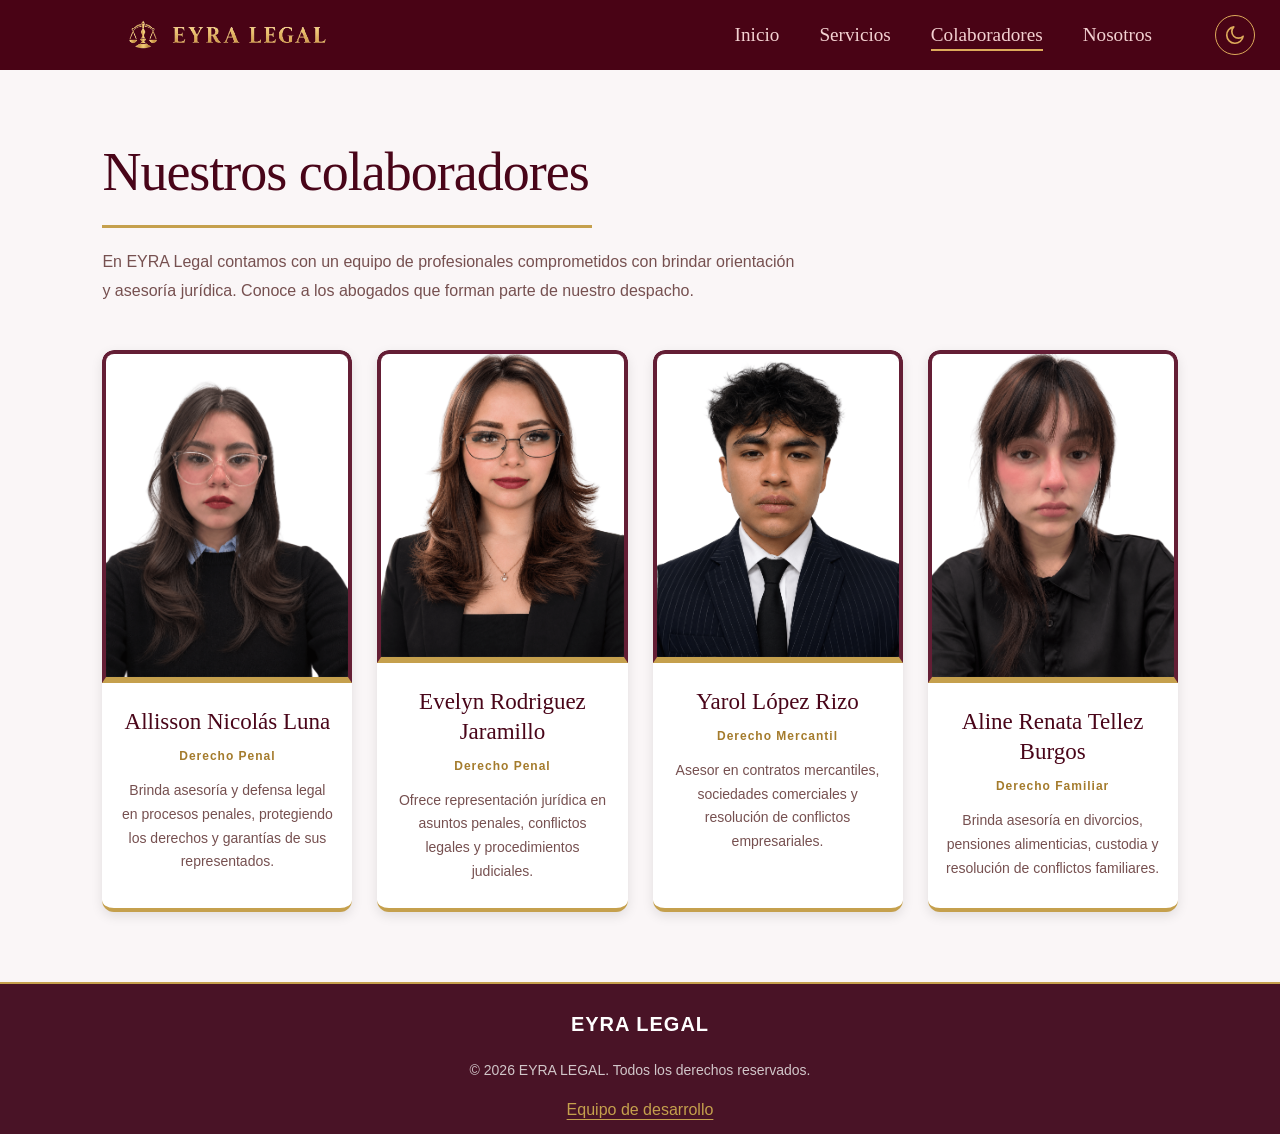
==== commit cc68549a: "Modo oscuro y adaptaciones" ====
--- a/colaboradores.html
+++ b/colaboradores.html
@@ -65,7 +65,7 @@
                     <h3>Yarol López Rizo</h3>
                     <div class="especialidad">Derecho Mercantil</div>
                     <p>
-                        Asesora en contratos mercantiles, sociedades comerciales
+                        Asesor en contratos mercantiles, sociedades comerciales
                         y resolución de conflictos empresariales.
                     </p>
                 </div>
@@ -93,6 +93,7 @@
         <div id="footer"></div>
 
         <script type="module" src="./footer.js"></script>
+        <script type="module" src="./theme.js"></script>
 
 </body>
 </html>
--- a/assets/styles/styles.css
+++ b/assets/styles/styles.css
@@ -2605,6 +2605,649 @@
     transition: none;
   }
 }
+/* ==========================================
+   EYRA LEGAL - MODO OSCURO
+/* ==========================================   
+/* BOTÓN FLOTANTE - MODO OSCURO */
+
+.theme-toggle {
+    position: fixed;
+    top: 15px;
+    right: 25px;
+    left: auto;
+    bottom: auto;
+    z-index: 999;
+
+    display: flex;
+    align-items: center;
+    justify-content: center;
+
+    width: 40px;
+    height: 40px;
+    padding: 0;
+    margin: 0;
+
+    background: #490315;
+    color: #ddab5b;
+    border: 1px solid #ddab5b;
+    border-radius: 50%;
+
+    cursor: pointer;
+    transition: background .3s, color .3s;
+}
+
+.theme-toggle svg {
+    width: 22px;
+    height: 22px;
+    pointer-events: none;
+}
+
+.theme-toggle:hover {
+    background: #ddab5b;
+    color: #490315;
+}
+
+.dark-mode .theme-toggle {
+    background: #252226;
+    color: #ddab5b;
+}
+
+.dark-mode .theme-toggle:hover {
+    background: #ddab5b;
+    color: #490315;
+}
+
+
+/* ==========================================
+   VARIABLES DEL MODO OSCURO
+========================================== */
+
+body.dark-mode {
+    --dark-background: #181619;
+    --dark-card: #252226;
+    --dark-title: #f5e9ee;
+    --dark-text: #c9c1c5;
+    --dark-border: #42383e;
+    --dark-gold: #ddab5b;
+
+    background-color: var(--dark-background);
+    color: var(--dark-text);
+}
+
+.dark-mode .theme-toggle {
+    background: var(--dark-card);
+    color: var(--dark-gold);
+}
+
+
+/* ==========================================
+   INICIO - ÁREAS DE PRÁCTICA JURÍDICA
+========================================== */
+
+.dark-mode .legal-areas {
+    background-color: var(--dark-background);
+}
+
+.dark-mode .legal-areas__title,
+.dark-mode .legal-areas__subtitle {
+    color: var(--dark-title);
+}
+
+.dark-mode .legal-areas__eyebrow,
+.dark-mode .legal-areas__num {
+    color: var(--dark-gold);
+}
+
+.dark-mode .legal-areas__item {
+    background-color: var(--dark-card);
+    border-color: var(--dark-border);
+    box-shadow: 0 4px 12px #0003;
+}
+
+.dark-mode .legal-areas__description,
+.dark-mode .legal-areas__text-footer {
+    color: var(--dark-text);
+}
+
+.dark-mode .legal-areas__category {
+    background-color: #392e20;
+    color: var(--dark-gold);
+}
+
+.dark-mode .legal-areas__line-card {
+    border-color: var(--dark-border);
+}
+
+.dark-mode .legal-areas__icon-card {
+    background-color: #39232d;
+    color: var(--dark-gold);
+}
+
+.dark-mode .legal-areas__item:hover .legal-areas__text-footer {
+    color: var(--dark-gold);
+}
+
+.dark-mode .legal-areas__item:hover .legal-areas__icon-card {
+    background-color: #641E35;
+    color: #FFFFFF;
+}
+
+
+/* ==========================================
+   INICIO - NOSOTROS
+========================================== */
+
+.dark-mode .legal-about {
+    background-color: #21191e;
+}
+
+.dark-mode .legal-about__title {
+    color: var(--dark-title);
+}
+
+.dark-mode .legal-about__description,
+.dark-mode .legal-about__content {
+    color: var(--dark-text);
+}
+
+.dark-mode .legal-about__eyebrow,
+.dark-mode .legal-about__highlight,
+.dark-mode .legal-about__link {
+    color: var(--dark-gold);
+}
+
+.dark-mode .legal-about__link::after {
+    background-color: var(--dark-gold);
+}
+
+
+/* ==========================================
+   INICIO - COLABORADORES
+========================================== */
+
+.dark-mode .legal-collaborators,
+.dark-mode .legal-collaborators__content {
+    background-color: var(--dark-background);
+}
+
+.dark-mode .legal-collaborators__title {
+    color: var(--dark-title);
+}
+
+.dark-mode .legal-collaborators__description,
+.dark-mode .legal-collaborators__num-title {
+    color: var(--dark-text);
+}
+
+.dark-mode .legal-collaborators__eyebrow,
+.dark-mode .legal-collaborators__num,
+.dark-mode .legal-collaborators__link {
+    color: var(--dark-gold);
+}
+
+.dark-mode .legal-collaborators__data {
+    border-color: var(--dark-border);
+}
+
+.dark-mode .legal-collaborators__link::after {
+    background-color: var(--dark-gold);
+}
+
+
+/* ==========================================
+   INICIO - CONTACTO
+========================================== */
+
+.dark-mode .legal-contact {
+    background-color: #21191e;
+}
+
+.dark-mode .legal-contact__title,
+.dark-mode .legal-contact__subtitle {
+    color: var(--dark-title);
+}
+
+.dark-mode .legal-contact__description,
+.dark-mode .legal-contact__text {
+    color: var(--dark-text);
+}
+
+.dark-mode .legal-contact__eyebrow {
+    color: var(--dark-gold);
+}
+
+.dark-mode .legal-contact__item {
+    background-color: var(--dark-card);
+    border: 1px solid var(--dark-border);
+}
+
+.dark-mode .legal-contact__item-icon {
+    background-color: #39232d;
+    color: var(--dark-gold);
+}
+
+
+/* ==========================================
+   INICIO - FORMULARIO DE CONTACTO
+========================================== */
+
+.dark-mode .legal-contact__form {
+    background-color: var(--dark-card);
+    border-color: var(--dark-border);
+    box-shadow: 0 4px 15px #0003;
+}
+
+.dark-mode .legal-contact__label {
+    color: var(--dark-title);
+}
+
+.dark-mode .legal-contact__input {
+    background-color: var(--dark-background);
+    border-color: var(--dark-border);
+    color: var(--dark-title);
+}
+
+.dark-mode .legal-contact__input::placeholder {
+    color: #a9a1a5;
+}
+
+.dark-mode .legal-contact__input:focus {
+    background-color: #21191e;
+    border-color: var(--dark-gold);
+    box-shadow: 0 0 0 3px #ddab5b20;
+}
+
+.dark-mode .legal-contact__form button {
+    background-color: var(--dark-gold);
+    border-color: var(--dark-gold);
+    color: #490315;
+}
+
+.dark-mode .legal-contact__form button:hover {
+    background-color: #e8c26b;
+    border-color: #e8c26b;
+}
+
+
+/* ==========================================
+   SERVICIOS - FONDOS
+========================================== */
+
+.dark-mode :is(
+    .practicas,
+    .familiar,
+    .penal,
+    .mercantil
+) {
+    background-color: var(--dark-background);
+}
+
+
+/* TÍTULOS Y SUBTÍTULOS */
+
+.dark-mode :is(
+    .practicas__titulo,
+    .practicas__cantidad,
+    .familiar__titulo,
+    .penal__titulo,
+    .mercantil__titulo,
+    .familiar__subtitulo,
+    .penal__subtitulo,
+    .mercantil__subtitulo
+) {
+    color: var(--dark-title);
+}
+
+
+/* DESCRIPCIONES */
+
+.dark-mode :is(
+    .practicas__descripcion,
+    .practicas__validacion-texto,
+    .familiar__descripcion,
+    .penal__descripcion,
+    .mercantil__descripcion,
+    .familiar__texto,
+    .penal__texto,
+    .mercantil__texto
+) {
+    color: var(--dark-text);
+}
+
+
+/* ETIQUETAS DORADAS */
+
+.dark-mode :is(
+    .practicas__etiqueta,
+    .practicas__navegacion-titulo,
+    .practicas__detalle,
+    .practicas__cedula,
+    .practicas__icono
+) {
+    color: var(--dark-gold);
+}
+
+
+/* TARJETAS */
+
+.dark-mode :is(
+    .practicas__estadisticas,
+    .familiar__tarjeta,
+    .penal__tarjeta,
+    .mercantil__tarjeta
+) {
+    background-color: var(--dark-card);
+    border-color: var(--dark-border);
+}
+
+
+/* ESTADÍSTICAS Y ENLACES */
+
+.dark-mode :is(
+    .practicas__validacion,
+    .practicas__enlace
+) {
+    background-color: #30292e;
+    color: var(--dark-title);
+}
+
+.dark-mode .practicas__dato:not(:last-child) {
+    border-color: var(--dark-border);
+}
+
+.dark-mode .practicas__enlace:hover {
+    background-color: #641E35;
+    color: #FFFFFF;
+}
+
+.dark-mode .practicas__enlace:focus-visible {
+    outline-color: var(--dark-gold);
+}
+
+
+/* ICONOS */
+
+.dark-mode :is(
+    .familiar__icono,
+    .penal__icono,
+    .mercantil__icono
+) {
+    background-color: #39232d;
+    color: var(--dark-gold);
+}
+
+
+/* ETIQUETAS DE ESPECIALIDADES */
+
+.dark-mode :is(
+    .familiar__etiqueta,
+    .penal__etiqueta,
+    .mercantil__etiqueta
+) {
+    background-color: #392e20;
+    color: var(--dark-gold);
+}
+
+
+/* ==========================================
+   COLABORADORES
+========================================== */
+
+.dark-mode .colaboradores {
+    background-color: var(--dark-background);
+}
+
+
+/* TÍTULOS Y NOMBRES */
+
+.dark-mode .colaboradores h2,
+.dark-mode .colaboradores .informacion h3 {
+    color: var(--dark-title);
+}
+
+
+/* DESCRIPCIONES */
+
+.dark-mode .colaboradores .introduccion,
+.dark-mode .colaboradores .informacion p {
+    color: var(--dark-text);
+}
+
+
+/* TARJETAS */
+
+.dark-mode .colaboradores .tarjeta {
+    background-color: var(--dark-card);
+    box-shadow: 0 4px 15px #0004;
+}
+
+
+/* ESPECIALIDADES */
+
+.dark-mode .colaboradores .informacion .especialidad {
+    color: var(--dark-gold);
+}
+
+
+/* FOTOGRAFÍAS - CONSERVAR FONDO BLANCO */
+
+.dark-mode .colaboradores .tarjeta img {
+    background-color: #FFFFFF;
+    border-color: #641E35;
+    border-bottom-color: var(--dark-gold);
+}
+
+
+/* ==========================================
+   NOSOTROS - FONDOS
+========================================== */
+
+.dark-mode :is(
+    .nosotros,
+    .historia,
+    .identidad,
+    .pilares,
+    .separador
+) {
+    background-color: var(--dark-background);
+}
+
+
+/* TÍTULOS */
+
+.dark-mode :is(
+    .nosotros__titulo,
+    .historia__titulo,
+    .historia__numero,
+    .identidad__titulo,
+    .identidad__subtitulo,
+    .pilares__titulo,
+    .pilares__subtitulo
+) {
+    color: var(--dark-title);
+}
+
+
+/* DESCRIPCIONES */
+
+.dark-mode :is(
+    .nosotros__descripcion,
+    .historia__texto,
+    .historia__detalle,
+    .identidad__descripcion,
+    .pilares__descripcion,
+    .pilares__texto
+) {
+    color: var(--dark-text);
+}
+
+
+/* ETIQUETAS Y DETALLES DORADOS */
+
+.dark-mode :is(
+    .nosotros__punto,
+    .historia__etiqueta,
+    .identidad__etiqueta,
+    .identidad__categoria,
+    .identidad__pie,
+    .pilares__etiqueta,
+    .pilares__numero,
+    .pilares__pie
+) {
+    color: var(--dark-gold);
+}
+
+
+/* ETIQUETA PRINCIPAL */
+
+.dark-mode .nosotros__etiqueta {
+    background-color: #39232d;
+    color: var(--dark-gold);
+}
+
+
+/* TARJETAS */
+
+.dark-mode :is(
+    .historia__dato,
+    .identidad__tarjeta,
+    .pilares__tarjeta
+) {
+    background-color: var(--dark-card);
+    border-color: var(--dark-border);
+}
+
+
+/* CONSERVAR TARJETA VINO */
+
+.dark-mode .identidad__tarjeta--vino {
+    background-color: #581b2c;
+    border-color: #581b2c;
+}
+
+.dark-mode .identidad__tarjeta--vino
+:is(
+    .identidad__subtitulo,
+    .identidad__descripcion
+) {
+    color: #FFFFFF;
+}
+
+.dark-mode .identidad__tarjeta--vino
+:is(
+    .identidad__categoria,
+    .identidad__pie
+) {
+    color: #f0d28f;
+}
+
+
+/* ICONOS */
+
+.dark-mode :is(
+    .identidad__icono,
+    .pilares__icono
+) {
+    background-color: #39232d;
+    color: var(--dark-gold);
+}
+
+
+/* LÍNEAS DIVISORIAS */
+
+.dark-mode :is(
+    .identidad__cabecera,
+    .pilares__pie
+) {
+    border-color: var(--dark-border);
+}
+
+.dark-mode :is(
+    .identidad__linea,
+    .separador__linea
+) {
+    background-color: var(--dark-gold);
+}
+
+
+/* BANNER DE CONTACTO */
+
+.dark-mode .contacto-banner {
+    background: #21191e;
+}
+
+.dark-mode .contacto-banner__titulo {
+    color: var(--dark-title);
+}
+
+.dark-mode .contacto-banner__etiqueta {
+    color: var(--dark-gold);
+}
+
+
+/* ==========================================
+   VENTANA EMERGENTE DE DESARROLLADORES
+========================================== */
+
+.dark-mode .developers {
+    background-color: var(--dark-card);
+}
+
+.dark-mode :is(
+    .developers__title,
+    .developers__name,
+    .developers__university,
+    .developers__close
+) {
+    color: var(--dark-title);
+}
+
+.dark-mode :is(
+    .developers__description,
+    .developers__role,
+    .developers__career,
+    .developers__year
+) {
+    color: var(--dark-text);
+}
+
+.dark-mode .developers__eyebrow {
+    color: var(--dark-gold);
+}
+
+.dark-mode .developers__image {
+    background-color: #FFFFFF;
+}
+
+.dark-mode .developers__footer {
+    border-color: var(--dark-border);
+}
+
+.dark-mode .developers__close:hover {
+    color: var(--dark-gold);
+}
+
+
+/* ==========================================
+   DISEÑO RESPONSIVO - MODO OSCURO
+========================================== */
+/* DISEÑO RESPONSIVO */
+
+@media (max-width: 600px) {
+
+    .theme-toggle {
+        top: 18px;
+        right: 12px;
+        width: 34px;
+        height: 34px;
+    }
+
+    .theme-toggle svg {
+        width: 18px;
+        height: 18px;
+    }
+
+}
 
 /* ==========================================
    FOOTER - EYRA LEGAL
@@ -2841,35 +3484,139 @@
    DISEÑO RESPONSIVO
 ========================================== */
 
-@media screen and (max-width: 480px) {
-
-    .footer__copyright {
-        font-size: 12px;
-    }
-
-    .footer__developers {
-        font-size: 14px;
+/* ==========================================
+   VENTANA EMERGENTE - DISEÑO RESPONSIVO
+========================================== */
+
+@media screen and (max-width: 600px) {
+
+    .developers {
+        width: 92%;
+        max-width: 420px;
+        max-height: 85dvh;
+        margin: auto;
+        border-radius: 10px;
+        overflow-y: auto;
+        box-sizing: border-box;
     }
 
     .developers__container {
-        padding: 35px 15px;
+        padding: 30px 15px 20px;
+    }
+
+    .developers__close {
+        top: 5px;
+        right: 12px;
+        font-size: 28px;
+    }
+
+    .developers__header {
+        margin-bottom: 20px;
+    }
+
+    .developers__eyebrow {
+        font-size: 9px;
+        letter-spacing: 2px;
+        margin-bottom: 8px;
     }
 
     .developers__title {
-        font-size: 26px;
+        font-size: 25px;
+        line-height: 1.2;
+        margin-bottom: 10px;
+    }
+
+    .developers__description {
+        font-size: 11px;
+        line-height: 1.5;
+    }
+
+    .developers__grid {
+        display: grid;
+        grid-template-columns: repeat(2, minmax(0, 1fr));
+        gap: 20px 10px;
+    }
+
+    .developers__member {
+        min-width: 0;
+        text-align: center;
     }
 
     .developers__image {
         width: 85px;
         height: 85px;
+        object-fit: cover;
+        border-radius: 50%;
+        padding: 3px;
+        margin: 0 auto 8px;
     }
 
     .developers__name {
+        font-size: 13px;
+        line-height: 1.4;
+        overflow-wrap: anywhere;
+        margin-bottom: 4px;
+    }
+
+    .developers__role {
+        font-size: 10px;
+        line-height: 1.4;
+    }
+
+    .developers__footer {
+        margin-top: 20px;
+        padding-top: 15px;
+    }
+
+    .developers__career {
+        font-size: 10px;
+        line-height: 1.5;
+    }
+
+    .developers__university {
         font-size: 14px;
+        margin-top: 5px;
+    }
+
+    .developers__year {
+        font-size: 10px;
+        margin-top: 4px;
+    }
+
+    .footer__copyright {
+        font-size: 12px;
+    }
+
+    .footer__developers {
+        font-size: 14px;
+    }
+
+}
+
+/* CELULARES PEQUEÑOS */
+
+@media screen and (max-width: 360px) {
+
+    .developers__container {
+        padding: 28px 10px 15px;
+    }
+
+    .developers__title {
+        font-size: 22px;
+    }
+
+    .developers__image {
+        width: 70px;
+        height: 70px;
+    }
+
+    .developers__name {
+        font-size: 12px;
     }
 
     .developers__grid {
-        gap: 20px 10px;
-    }
-
+        gap: 15px 8px;
+    }
+
+}
 }
